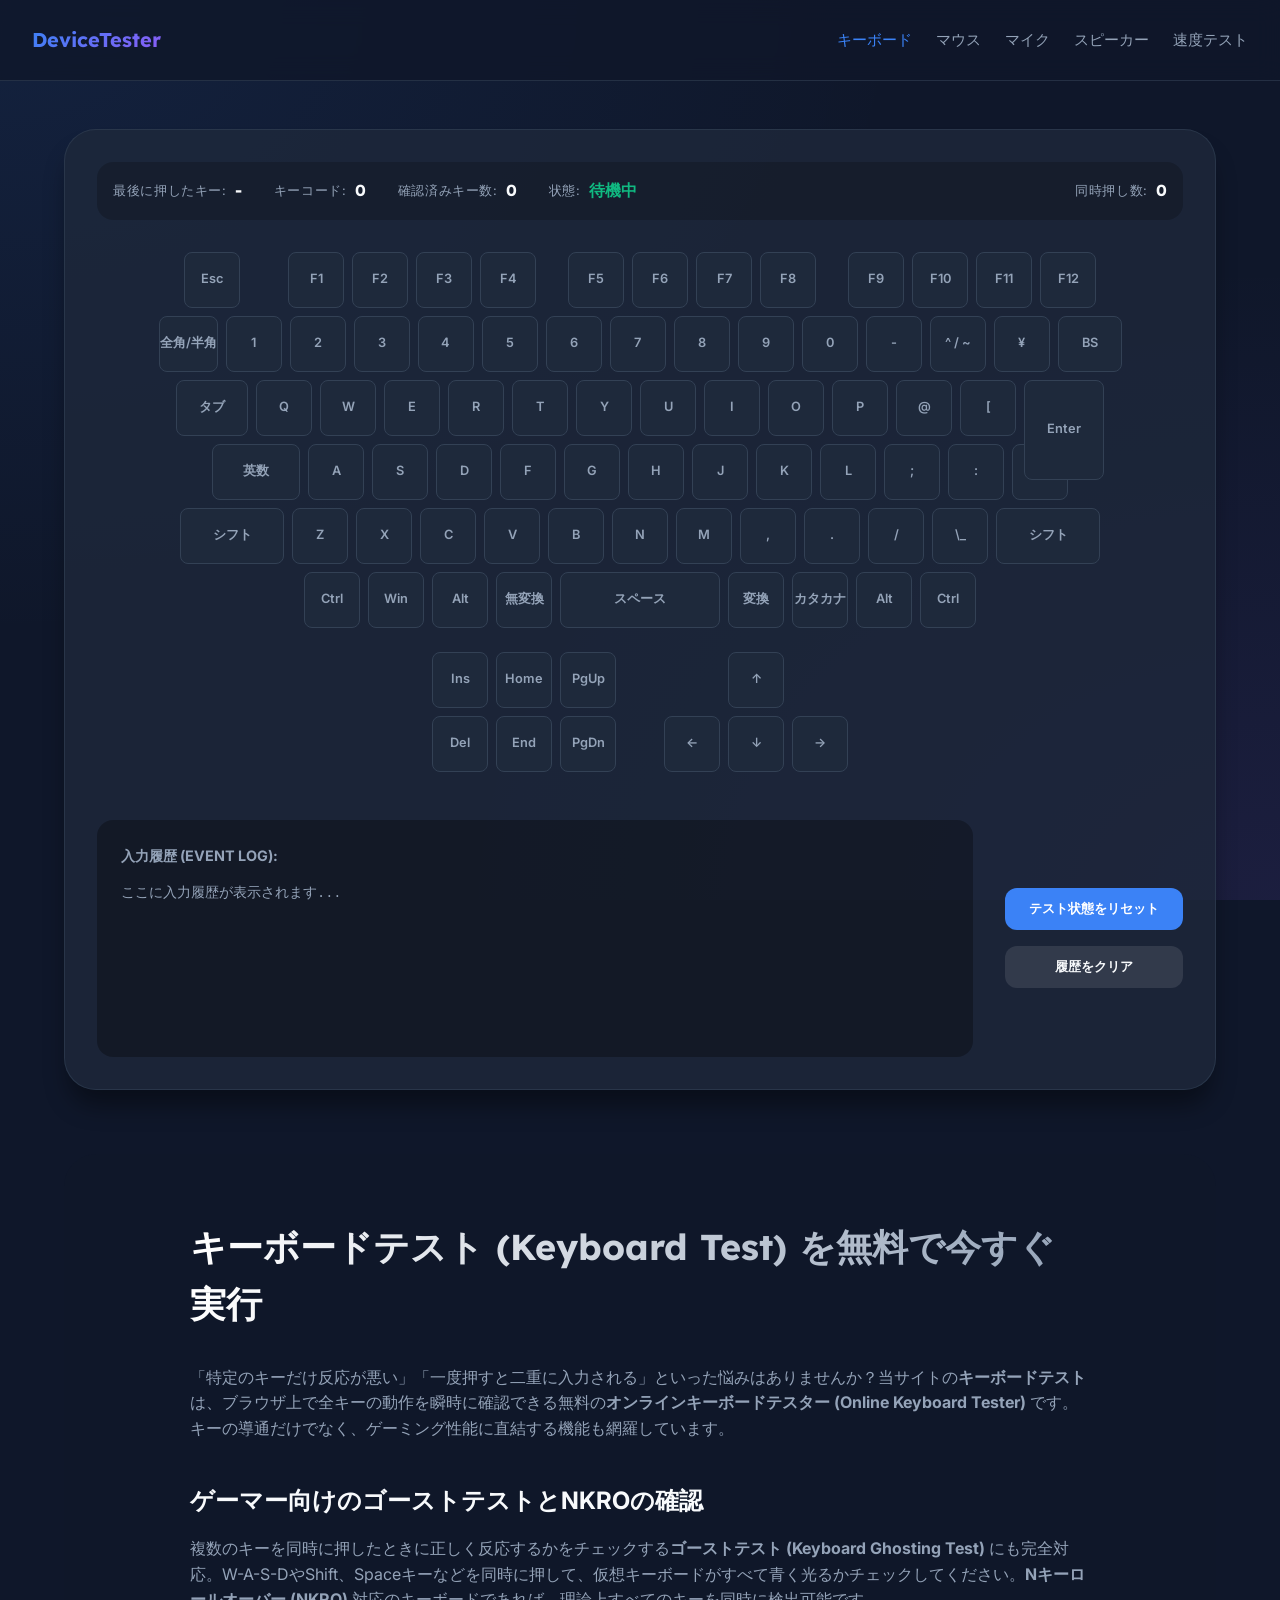
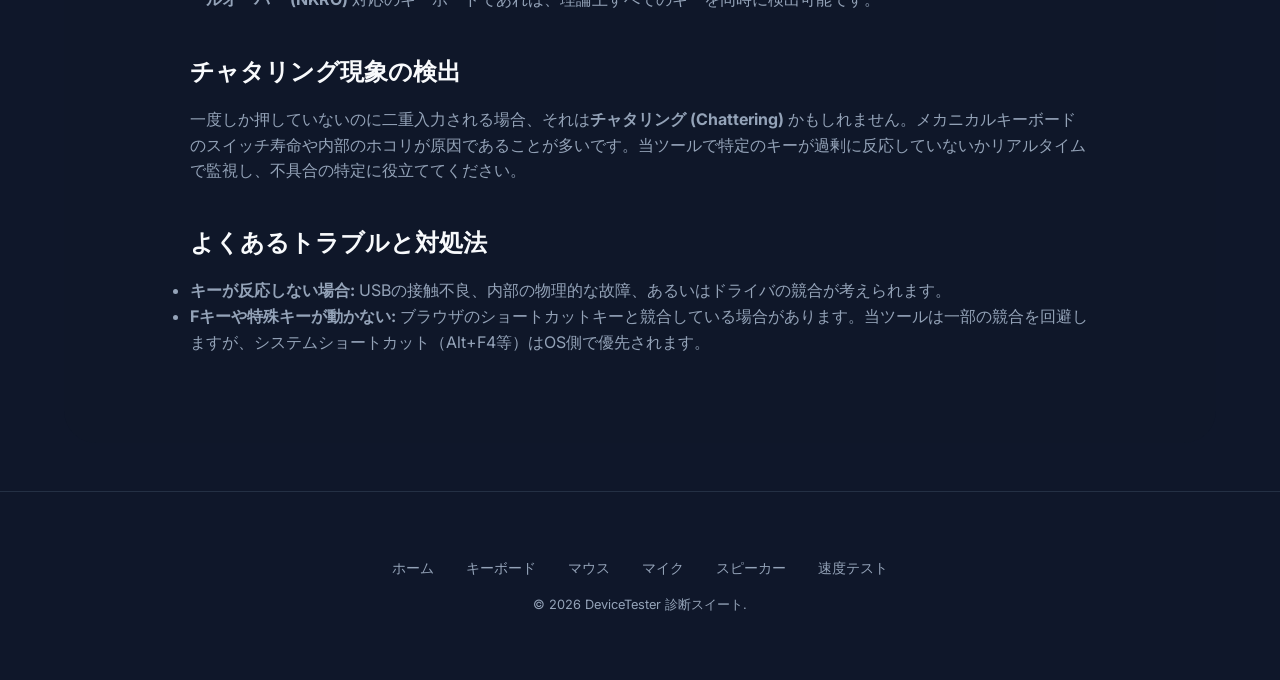
==== Pictures/tools/keyboardtest/keyboard-test.html @ 17d6a1f9 "Initial commit" ====
<!DOCTYPE html>
<html lang="ja">

<head>
  <meta charset="UTF-8">
  <meta name="viewport" content="width=device-width, initial-scale=1.0">
  <title>キーボードテスト (Keyboard Test) | オンラインで全キーの動作・ゴースト確認</title>
  <meta name="description"
    content="ブラウザで即座に使えるオンラインキーボードテスター (Online Keyboard Tester)。すべてのキー、同時押し（ゴーストテスト）、チャタリング、NKRO、入力遅延を視覚的に検出し、メカニカルキーボード等の正確な動作をチェック。">
  <link rel="stylesheet" href="styles.css">

  <!-- Open Graph -->
  <meta property="og:title" content="キーボードテスト | リアルタイム・ハードウェア診断">
  <meta property="og:description" content="キー入力を瞬時に可視化。ダウンロード不要でキーボードの不具合をチェック。">
  <meta property="og:type" content="website">

  <!-- Structured Data JSON-LD -->
  <script type="application/ld+json">
    {
      "@context": "https://schema.org",
      "@type": "SoftwareApplication",
      "name": "オンラインキーボードテスター",
      "operatingSystem": "Any",
      "applicationCategory": "HardwareDiagnostics",
      "offers": {
        "@type": "Offer",
        "price": "0",
        "priceCurrency": "JPY"
      },
      "description": "キーボードのキー入力を視覚的に確認するための無料オンラインツールです。"
    }
    </script>
</head>

<body>
  <header>
    <a href="index.html" class="brand">
      <span>DeviceTester</span>
    </a>
    <nav aria-label="メインナビゲーション">
      <a href="keyboard-test.html" class="active">キーボード</a>
      <a href="mouse-test.html">マウス</a>
      <a href="mic-test.html">マイク</a>
      <a href="speaker-test.html">スピーカー</a>
      <a href="speed-test.html">速度テスト</a>
    </nav>
  </header>

  <main>
    <section class="test-container" id="kb-test-area">
      <div class="status-bar">
        <div class="status-item">
          <span class="label">最後に押したキー:</span>
          <span class="value" id="last-key-name">-</span>
        </div>
        <div class="status-item">
          <span class="label">キーコード:</span>
          <span class="value" id="last-key-code">0</span>
        </div>
        <div class="status-item">
          <span class="label">確認済みキー数:</span>
          <span class="value" id="keys-count">0</span>
        </div>
        <div class="status-item">
          <span class="label">状態:</span>
          <span class="value" id="test-status" style="color: var(--accent);">待機中</span>
        </div>
        <div class="status-item ghost-indicator" style="margin-left: auto;">
          <span class="label">同時押し数:</span>
          <span class="value" id="active-keys-count">0</span>
        </div>
      </div>

      <!-- Modern Keyboard Visualizer (JIS Layout Labels) -->
      <div class="keyboard-layout" id="keyboard-visualizer">
        <!-- Row 1: Function keys -->
        <div class="kb-row">
          <div class="kb-key" data-key="Escape">Esc</div>
          <div style="width: 2rem;"></div>
          <div class="kb-key" data-key="F1">F1</div>
          <div class="kb-key" data-key="F2">F2</div>
          <div class="kb-key" data-key="F3">F3</div>
          <div class="kb-key" data-key="F4">F4</div>
          <div style="width: 1rem;"></div>
          <div class="kb-key" data-key="F5">F5</div>
          <div class="kb-key" data-key="F6">F6</div>
          <div class="kb-key" data-key="F7">F7</div>
          <div class="kb-key" data-key="F8">F8</div>
          <div style="width: 1rem;"></div>
          <div class="kb-key" data-key="F9">F9</div>
          <div class="kb-key" data-key="F10">F10</div>
          <div class="kb-key" data-key="F11">F11</div>
          <div class="kb-key" data-key="F12">F12</div>
        </div>

        <!-- Row 2 -->
        <div class="kb-row">
          <div class="kb-key" data-key="Backquote">全角/半角</div>
          <div class="kb-key" data-key="Digit1">1</div>
          <div class="kb-key" data-key="Digit2">2</div>
          <div class="kb-key" data-key="Digit3">3</div>
          <div class="kb-key" data-key="Digit4">4</div>
          <div class="kb-key" data-key="Digit5">5</div>
          <div class="kb-key" data-key="Digit6">6</div>
          <div class="kb-key" data-key="Digit7">7</div>
          <div class="kb-key" data-key="Digit8">8</div>
          <div class="kb-key" data-key="Digit9">9</div>
          <div class="kb-key" data-key="Digit0">0</div>
          <div class="kb-key" data-key="Minus">-</div>
          <div class="kb-key" data-key="Equal">^ / ~</div>
          <div class="kb-key" data-key="IntlYen">¥</div>
          <div class="kb-key" data-key="Backspace" style="min-width: 4rem;">BS</div>
        </div>

        <!-- Row 3 -->
        <div class="kb-row">
          <div class="kb-key" data-key="Tab" style="min-width: 4.5rem;">タブ</div>
          <div class="kb-key" data-key="KeyQ">Q</div>
          <div class="kb-key" data-key="KeyW">W</div>
          <div class="kb-key" data-key="KeyE">E</div>
          <div class="kb-key" data-key="KeyR">R</div>
          <div class="kb-key" data-key="KeyT">T</div>
          <div class="kb-key" data-key="KeyY">Y</div>
          <div class="kb-key" data-key="KeyU">U</div>
          <div class="kb-key" data-key="KeyI">I</div>
          <div class="kb-key" data-key="KeyO">O</div>
          <div class="kb-key" data-key="KeyP">P</div>
          <div class="kb-key" data-key="BracketLeft">@</div>
          <div class="kb-key" data-key="BracketRight">[</div>
          <div class="kb-key" data-key="Enter" style="min-width: 5rem; height: 100px; margin-bottom: -50px; position: relative; z-index: 10;">Enter</div>
        </div>

        <!-- Row 4 -->
        <div class="kb-row">
          <div class="kb-key" data-key="CapsLock" style="min-width: 5.5rem;">英数</div>
          <div class="kb-key" data-key="KeyA">A</div>
          <div class="kb-key" data-key="KeyS">S</div>
          <div class="kb-key" data-key="KeyD">D</div>
          <div class="kb-key" data-key="KeyF">F</div>
          <div class="kb-key" data-key="KeyG">G</div>
          <div class="kb-key" data-key="KeyH">H</div>
          <div class="kb-key" data-key="KeyJ">J</div>
          <div class="kb-key" data-key="KeyK">K</div>
          <div class="kb-key" data-key="KeyL">L</div>
          <div class="kb-key" data-key="Semicolon">;</div>
          <div class="kb-key" data-key="Quote">:</div>
          <div class="kb-key" data-key="Backslash">]</div>
        </div>

        <!-- Row 5 -->
        <div class="kb-row">
          <div class="kb-key" data-key="ShiftLeft" style="min-width: 6.5rem;">シフト</div>
          <div class="kb-key" data-key="KeyZ">Z</div>
          <div class="kb-key" data-key="KeyX">X</div>
          <div class="kb-key" data-key="KeyC">C</div>
          <div class="kb-key" data-key="KeyV">V</div>
          <div class="kb-key" data-key="KeyB">B</div>
          <div class="kb-key" data-key="KeyN">N</div>
          <div class="kb-key" data-key="KeyM">M</div>
          <div class="kb-key" data-key="Comma">,</div>
          <div class="kb-key" data-key="Period">.</div>
          <div class="kb-key" data-key="Slash">/</div>
          <div class="kb-key" data-key="IntlRo">\_</div>
          <div class="kb-key" data-key="ShiftRight" style="min-width: 6.5rem;">シフト</div>
        </div>

        <!-- Row 6: Modifier keys and Space -->
        <div class="kb-row">
          <div class="kb-key" data-key="ControlLeft">Ctrl</div>
          <div class="kb-key" data-key="MetaLeft">Win</div>
          <div class="kb-key" data-key="AltLeft">Alt</div>
          <div class="kb-key" data-key="NonConvert">無変換</div>
          <div class="kb-key" data-key="Space" style="min-width: 10rem;">スペース</div>
          <div class="kb-key" data-key="Convert">変換</div>
          <div class="kb-key" data-key="KanaMode">カタカナ</div>
          <div class="kb-key" data-key="AltRight">Alt</div>
          <div class="kb-key" data-key="ControlRight">Ctrl</div>
        </div>

        <!-- Navigation & Arrow Cluster -->
        <div class="kb-row" style="margin-top: 1rem;">
          <div class="kb-key" data-key="Insert">Ins</div>
          <div class="kb-key" data-key="Home">Home</div>
          <div class="kb-key" data-key="PageUp">PgUp</div>
          <div style="width: 2rem;"></div>
          <div style="width: 3.5rem;"></div>
          <div class="kb-key" data-key="ArrowUp">↑</div>
          <div style="width: 3.5rem;"></div>
        </div>
        <div class="kb-row">
          <div class="kb-key" data-key="Delete">Del</div>
          <div class="kb-key" data-key="End">End</div>
          <div class="kb-key" data-key="PageDown">PgDn</div>
          <div style="width: 2rem;"></div>
          <div class="kb-key" data-key="ArrowLeft">←</div>
          <div class="kb-key" data-key="ArrowDown">↓</div>
          <div class="kb-key" data-key="ArrowRight">→</div>
        </div>
      </div>
      <div style="margin-top: 3rem; display: flex; gap: 2rem; flex-wrap: wrap; justify-content: center;">
        <div class="history-container" style="flex: 1; min-width: 300px; background: rgba(0,0,0,0.3); border-radius: 1rem; padding: 1.5rem; text-align: left;">
          <h4 style="margin-bottom: 1rem; font-size: 0.9rem; color: var(--text-muted); text-transform: uppercase;">入力履歴 (Event Log):</h4>
          <div id="key-history" style="height: 150px; overflow-y: auto; font-family: monospace; font-size: 0.85rem; color: var(--accent);">
            <!-- History items will appear here -->
            <div style="color: var(--text-muted);">ここに入力履歴が表示されます...</div>
          </div>
        </div>
        <div style="display: flex; flex-direction: column; justify-content: center; gap: 1rem;">
          <button class="btn btn-primary" id="reset-keyboard">テスト状態をリセット</button>
          <button class="btn" id="clear-history" style="background: rgba(255,255,255,0.1); color: var(--text-main);">履歴をクリア</button>
        </div>
      </div>
    </section>

    <!-- SEO Content -->
    <article class="seo-section">
      <div class="seo-content">
        <h2>キーボードテスト (Keyboard Test) を無料で今すぐ実行</h2>
        <p>
          「特定のキーだけ反応が悪い」「一度押すと二重に入力される」といった悩みはありませんか？当サイトの<strong>キーボードテスト</strong>は、ブラウザ上で全キーの動作を瞬時に確認できる無料の<strong>オンラインキーボードテスター (Online Keyboard Tester)</strong> です。キーの導通だけでなく、ゲーミング性能に直結する機能も網羅しています。
        </p>

        <h3>ゲーマー向けのゴーストテストとNKROの確認</h3>
        <p>
          複数のキーを同時に押したときに正しく反応するかをチェックする<strong>ゴーストテスト (Keyboard Ghosting Test)</strong> にも完全対応。W-A-S-DやShift、Spaceキーなどを同時に押して、仮想キーボードがすべて青く光るかチェックしてください。<strong>Nキーロールオーバー (NKRO)</strong> 対応のキーボードであれば、理論上すべてのキーを同時に検出可能です。
        </p>
        
        <h3>チャタリング現象の検出</h3>
        <p>
          一度しか押していないのに二重入力される場合、それは<strong>チャタリング (Chattering)</strong> かもしれません。メカニカルキーボードのスイッチ寿命や内部のホコリが原因であることが多いです。当ツールで特定のキーが過剰に反応していないかリアルタイムで監視し、不具合の特定に役立ててください。
        </p>

        <h3>よくあるトラブルと対処法</h3>
        <ul>
          <li><strong>キーが反応しない場合:</strong> USBの接触不良、内部の物理的な故障、あるいはドライバの競合が考えられます。</li>
          <li><strong>Fキーや特殊キーが動かない:</strong> ブラウザのショートカットキーと競合している場合があります。当ツールは一部の競合を回避しますが、システムショートカット（Alt+F4等）はOS側で優先されます。</li>
        </ul>
      </div>
    </article>
  </main>

  <footer>
    <div class="footer-nav">
      <a href="index.html">ホーム</a>
      <a href="keyboard-test.html">キーボード</a>
      <a href="mouse-test.html">マウス</a>
      <a href="mic-test.html">マイク</a>
      <a href="speaker-test.html">スピーカー</a>
      <a href="speed-test.html">速度テスト</a>
    </div>
    <p style="text-align: center; margin-top: 1rem; color: var(--text-muted); font-size: 0.8rem;">&copy; 2026 DeviceTester 診断スイート.</p>
  </footer>

  <script src="keyboard-script.js"></script>
</body>

</html>
---- Pictures/tools/keyboardtest/styles.css ----
@import url('https://fonts.googleapis.com/css2?family=Inter:wght@400;500;600;700&family=Lexend:wght@400;500;600;700&display=swap');

:root {
  --primary: #3b82f6;
  --primary-glow: rgba(59, 130, 246, 0.4);
  --secondary: #8b5cf6;
  --accent: #10b981;
  --danger: #ef4444;
  --warning: #f59e0b;
  
  --bg-color: #0f172a;
  --card-bg: rgba(30, 41, 59, 0.8);
  --card-border: rgba(51, 65, 85, 0.6);
  --text-main: #f8fafc;
  --text-muted: #94a3b8;
  
  --glass-blur: blur(12px);
  --shadow-lg: 0 20px 25px -5px rgba(0, 0, 0, 0.4);
}

* {
  box-sizing: border-box;
  margin: 0;
  padding: 0;
}

body {
  font-family: 'Inter', "Noto Sans JP", "Hiragino Kaku Gothic ProN", "Meiryo", sans-serif;
  background-color: var(--bg-color);
  background-image: 
    radial-gradient(at 0% 0%, rgba(59, 130, 246, 0.1) 0px, transparent 50%),
    radial-gradient(at 100% 100%, rgba(139, 92, 246, 0.1) 0px, transparent 50%);
  background-attachment: fixed;
  color: var(--text-main);
  line-height: 1.6;
  min-height: 100vh;
  display: flex;
  flex-direction: column;
}

header {
  padding: 1.5rem 2rem;
  background: rgba(15, 23, 42, 0.8);
  backdrop-filter: var(--glass-blur);
  border-bottom: 1px solid var(--card-border);
  display: flex;
  justify-content: space-between;
  align-items: center;
  position: sticky;
  top: 0;
  z-index: 1000;
}

.brand {
  display: flex;
  align-items: center;
  gap: 0.75rem;
  text-decoration: none;
  font-family: 'Lexend', sans-serif;
  font-weight: 700;
  font-size: 1.25rem;
  color: var(--text-main);
}

.brand span {
  background: linear-gradient(135deg, var(--primary), var(--secondary));
  -webkit-background-clip: text;
  background-clip: text;
  -webkit-text-fill-color: transparent;
}

nav {
  display: flex;
  gap: 1.5rem;
}

nav a {
  text-decoration: none;
  color: var(--text-muted);
  font-weight: 500;
  transition: all 0.2s;
  font-size: 0.95rem;
}

nav a:hover, nav a.active {
  color: var(--primary);
}

main {
  flex: 1;
  max-width: 1200px;
  margin: 0 auto;
  padding: 3rem 1.5rem;
  width: 100%;
}

.hero {
  text-align: center;
  margin-bottom: 4rem;
}

.hero h1 {
  font-family: 'Lexend', sans-serif;
  font-size: 3rem;
  margin-bottom: 1rem;
  letter-spacing: -0.02em;
}

.hero p {
  font-size: 1.25rem;
  color: var(--text-muted);
  max-width: 800px;
  margin: 0 auto;
}

/* Tool Card Styles */
.tool-grid {
  display: grid;
  grid-template-columns: repeat(auto-fit, minmax(280px, 1fr));
  gap: 2rem;
  margin-bottom: 5rem;
}

.tool-card {
  background: var(--card-bg);
  border: 1px solid var(--card-border);
  border-radius: 1.5rem;
  padding: 2.5rem;
  text-align: center;
  transition: all 0.3s cubic-bezier(0.4, 0, 0.2, 1);
  text-decoration: none;
  color: inherit;
  display: flex;
  flex-direction: column;
  gap: 1.5rem;
}

.tool-card:hover {
  transform: translateY(-8px);
  border-color: var(--primary);
  box-shadow: 0 0 30px var(--primary-glow);
}

.tool-icon {
  font-size: 3rem;
  background: linear-gradient(135deg, var(--primary), var(--secondary));
  -webkit-background-clip: text;
  background-clip: text;
  -webkit-text-fill-color: transparent;
}

.tool-card h3 {
  font-size: 1.5rem;
  font-family: 'Lexend', sans-serif;
}

.tool-card p {
  color: var(--text-muted);
  font-size: 0.95rem;
}

.btn {
  display: inline-block;
  padding: 0.75rem 1.5rem;
  border-radius: 0.75rem;
  font-weight: 600;
  text-decoration: none;
  transition: all 0.2s;
  cursor: pointer;
  border: none;
}

.btn-primary {
  background: var(--primary);
  color: white;
}

.btn-primary:hover {
  background: #2563eb;
  box-shadow: 0 0 15px var(--primary-glow);
}

/* Diagnostic UI Elements */
.test-container {
  background: var(--card-bg);
  border: 1px solid var(--card-border);
  border-radius: 2rem;
  padding: 2rem;
  margin-bottom: 3rem;
  box-shadow: var(--shadow-lg);
}

.status-bar {
  display: flex;
  gap: 2rem;
  margin-bottom: 2rem;
  padding: 1rem;
  background: rgba(0, 0, 0, 0.2);
  border-radius: 1rem;
}

.status-item {
  display: flex;
  align-items: center;
  gap: 0.5rem;
}

.status-item .label {
  color: var(--text-muted);
  font-size: 0.8rem;
  text-transform: uppercase;
  letter-spacing: 0.05em;
}

.status-item .value {
  font-weight: 700;
  font-family: 'Lexend', sans-serif;
}

/* Speed Test Specific */
.speed-gauge-container {
  display: flex;
  flex-direction: column;
  items-center: center;
  justify-content: center;
  position: relative;
  width: 100%;
  max-width: 400px;
  margin: 0 auto;
}

.speed-gauge {
  width: 100%;
  padding-bottom: 100%;
  border-radius: 50%;
  background: conic-gradient(from 180deg, #1e293b 0%, var(--primary) var(--percentage, 0%), #1e293b var(--percentage, 0%));
  position: relative;
  transition: --percentage 0.5s ease;
}

.speed-gauge::after {
  content: "";
  position: absolute;
  top: 10%;
  left: 10%;
  right: 10%;
  bottom: 10%;
  background: var(--bg-color);
  border-radius: 50%;
}

.speed-val-display {
  position: absolute;
  top: 50%;
  left: 50%;
  transform: translate(-50%, -50%);
  text-align: center;
  z-index: 10;
}

.speed-val-display .unit {
  font-size: 1.25rem;
  color: var(--text-muted);
  display: block;
}

.speed-val-display .number {
  font-size: 4rem;
  font-weight: 800;
  font-family: 'Lexend', sans-serif;
  color: var(--text-main);
  line-height: 1;
}

.speed-results-grid {
  display: grid;
  grid-template-columns: repeat(3, 1fr);
  gap: 1.5rem;
  margin-top: 3rem;
  width: 100%;
}

.speed-result-card {
  background: rgba(0,0,0,0.2);
  padding: 1.5rem;
  border-radius: 1rem;
  text-align: center;
  border: 1px solid var(--card-border);
}

.speed-result-card .label {
  font-size: 0.75rem;
  color: var(--text-muted);
  text-transform: uppercase;
  margin-bottom: 0.5rem;
  display: block;
}

.speed-result-card .value {
  font-size: 1.5rem;
  font-weight: 700;
  font-family: 'Lexend', sans-serif;
}

.speed-result-card.active {
  border-color: var(--primary);
  box-shadow: 0 0 15px var(--primary-glow);
}

@property --percentage {
  syntax: '<percentage>';
  inherits: false;
  initial-value: 0%;
}

/* Keyboard Specific */
.keyboard-layout {
  display: flex;
  flex-direction: column;
  gap: 0.5rem;
  user-select: none;
}

.kb-row {
  display: flex;
  gap: 0.5rem;
  justify-content: center;
}

.kb-key {
  min-width: 3.5rem;
  height: 3.5rem;
  background: #1e293b;
  border-radius: 0.5rem;
  display: flex;
  align-items: center;
  justify-content: center;
  font-size: 0.8rem;
  font-weight: 600;
  border: 1px solid #334155;
  color: var(--text-muted);
  transition: all 0.1s;
}

.kb-key.active {
  background: var(--primary);
  color: white;
  transform: scale(0.95);
  box-shadow: 0 0 15px var(--primary-glow);
}

.kb-key.pressed {
  color: var(--accent);
  border-color: var(--accent);
}

/* SEO Sections */
.seo-section {
  background: rgba(15, 23, 42, 0.4);
  border-radius: 2rem;
  padding: 4rem 2rem;
  margin-top: 4rem;
}

.seo-content {
  max-width: 900px;
  margin: 0 auto;
}

.seo-content h2 {
  font-size: 2.25rem;
  margin-bottom: 2rem;
  font-family: 'Lexend', sans-serif;
  background: linear-gradient(to right, #fff, var(--text-muted));
  -webkit-background-clip: text;
  background-clip: text;
  -webkit-text-fill-color: transparent;
}

.seo-content p, .seo-content ul {
  margin-bottom: 1.5rem;
  color: var(--text-muted);
}

.seo-content h3 {
  margin: 2.5rem 0 1rem;
  font-size: 1.5rem;
  color: var(--text-main);
}

.faq-grid {
  display: grid;
  grid-template-columns: repeat(auto-fit, minmax(300px, 1fr));
  gap: 2rem;
  margin-top: 3rem;
}

.faq-item h4 {
  color: var(--primary);
  margin-bottom: 0.5rem;
}

footer {
  padding: 4rem 2rem;
  border-top: 1px solid var(--card-border);
  background: var(--bg-color);
  margin-top: auto;
}

.footer-nav {
  display: flex;
  justify-content: center;
  gap: 2rem;
  flex-wrap: wrap;
}

.footer-nav a {
  color: var(--text-muted);
  text-decoration: none;
  font-size: 0.9rem;
}

@media (max-width: 768px) {
  .hero h1 { font-size: 2.25rem; }
  .kb-key { min-width: 2.5rem; height: 2.5rem; font-size: 0.7rem; }
}
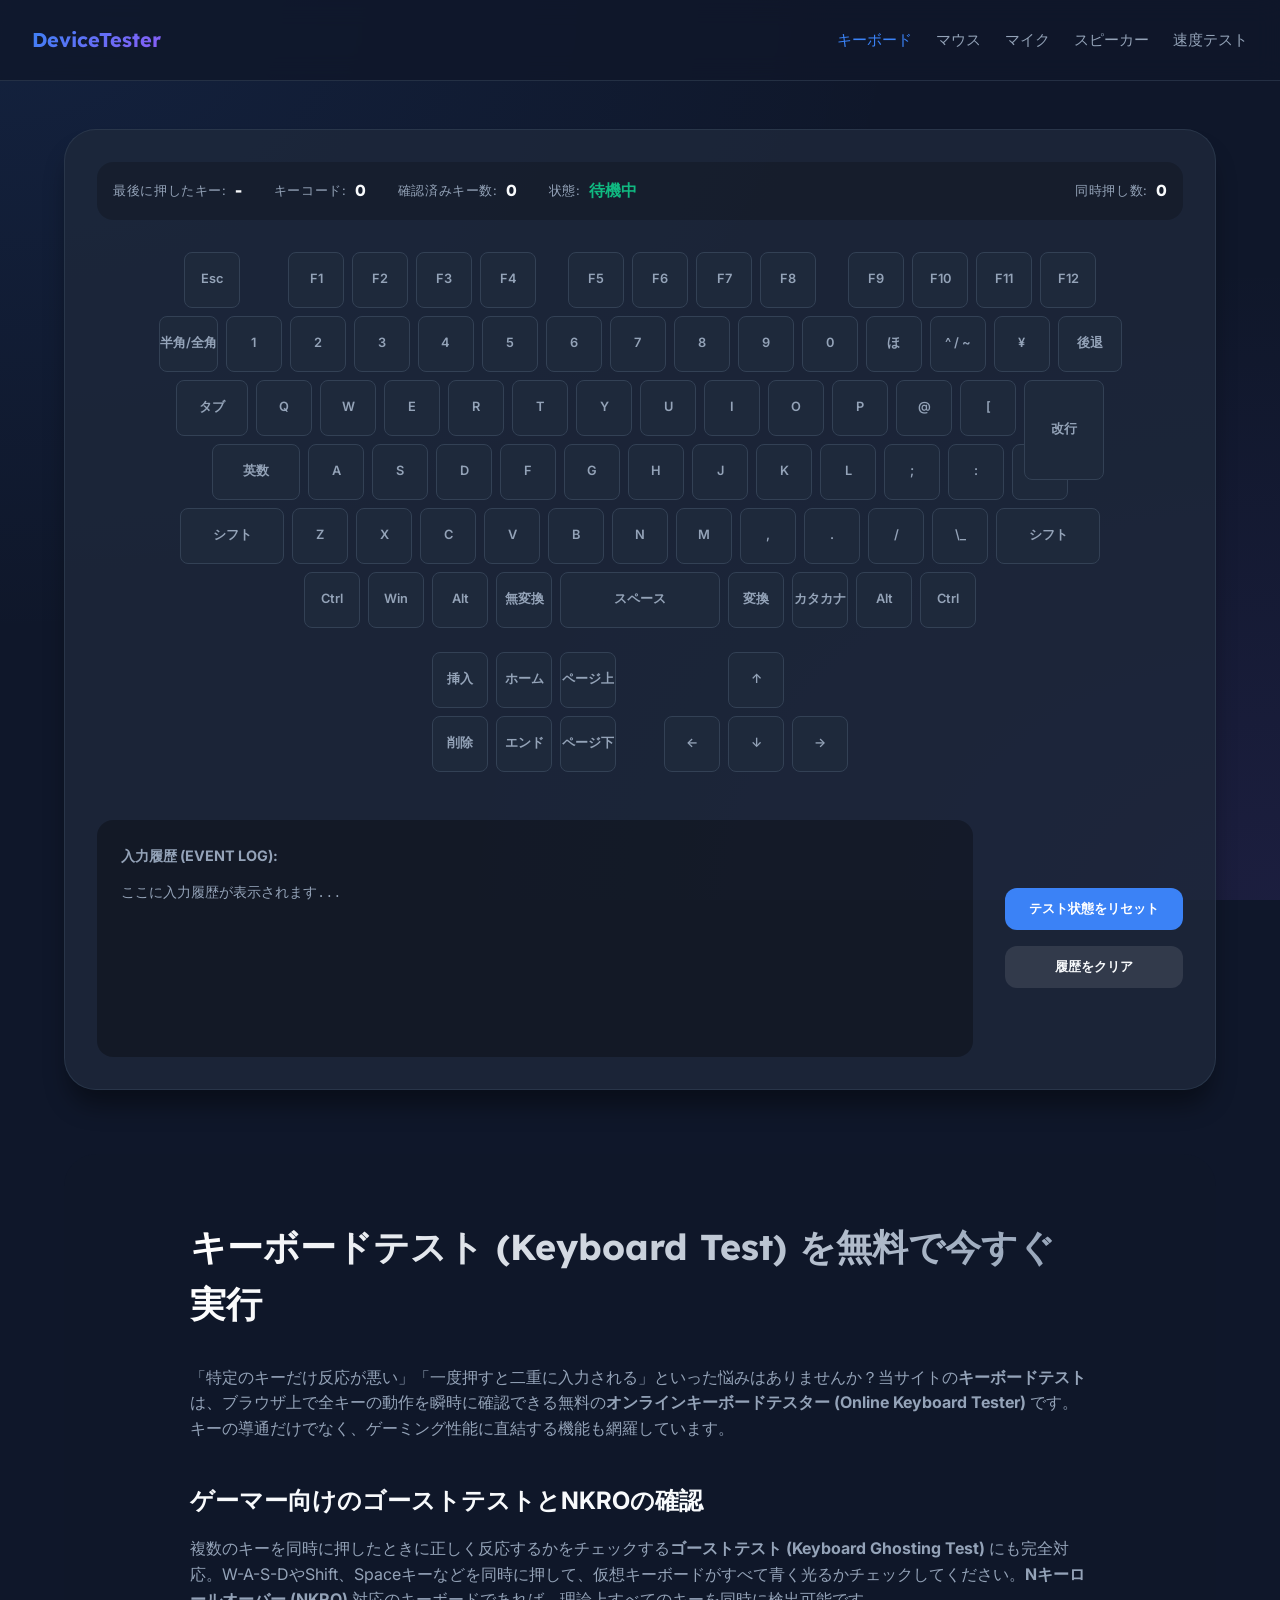
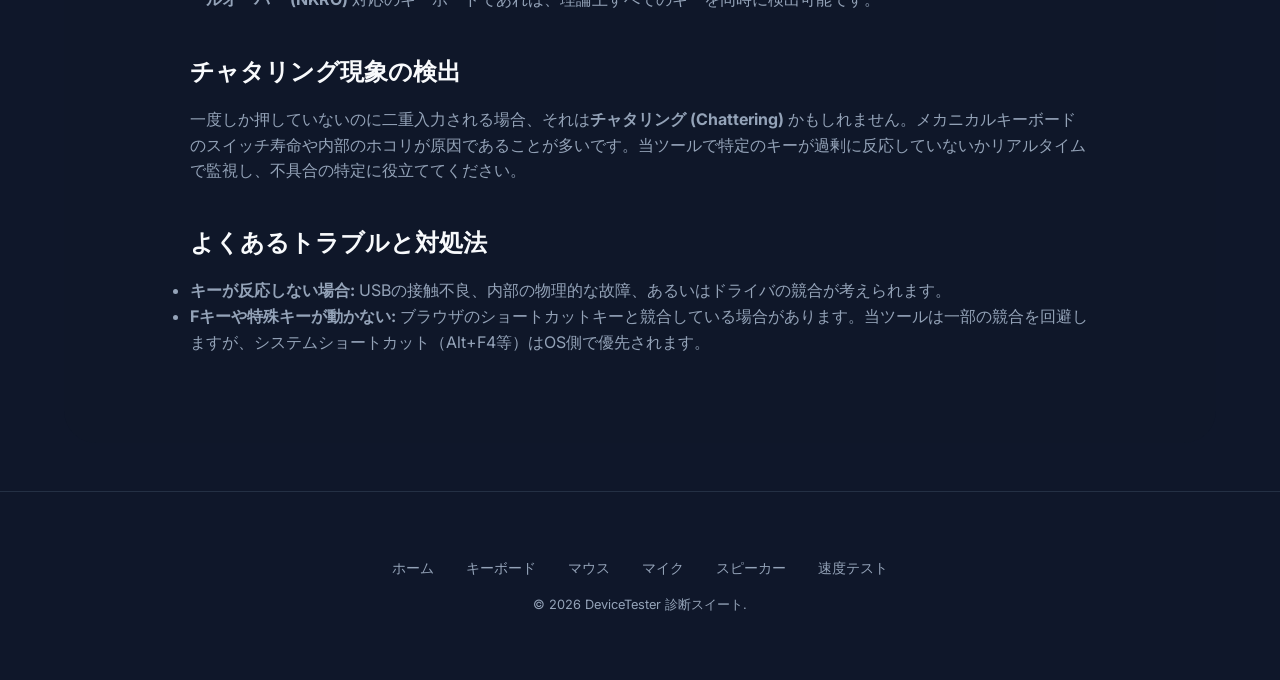
==== commit 207a0cf8: "Initial commit" ====
--- a/Pictures/tools/keyboardtest/keyboard-test.html
+++ b/Pictures/tools/keyboardtest/keyboard-test.html
@@ -95,7 +95,7 @@
 
         <!-- Row 2 -->
         <div class="kb-row">
-          <div class="kb-key" data-key="Backquote">全角/半角</div>
+          <div class="kb-key" data-key="Backquote">半角/全角</div>
           <div class="kb-key" data-key="Digit1">1</div>
           <div class="kb-key" data-key="Digit2">2</div>
           <div class="kb-key" data-key="Digit3">3</div>
@@ -106,10 +106,10 @@
           <div class="kb-key" data-key="Digit8">8</div>
           <div class="kb-key" data-key="Digit9">9</div>
           <div class="kb-key" data-key="Digit0">0</div>
-          <div class="kb-key" data-key="Minus">-</div>
+          <div class="kb-key" data-key="Minus">ほ</div>
           <div class="kb-key" data-key="Equal">^ / ~</div>
           <div class="kb-key" data-key="IntlYen">¥</div>
-          <div class="kb-key" data-key="Backspace" style="min-width: 4rem;">BS</div>
+          <div class="kb-key" data-key="Backspace" style="min-width: 4rem;">後退</div>
         </div>
 
         <!-- Row 3 -->
@@ -127,7 +127,7 @@
           <div class="kb-key" data-key="KeyP">P</div>
           <div class="kb-key" data-key="BracketLeft">@</div>
           <div class="kb-key" data-key="BracketRight">[</div>
-          <div class="kb-key" data-key="Enter" style="min-width: 5rem; height: 100px; margin-bottom: -50px; position: relative; z-index: 10;">Enter</div>
+          <div class="kb-key" data-key="Enter" style="min-width: 5rem; height: 100px; margin-bottom: -50px; position: relative; z-index: 10;">改行</div>
         </div>
 
         <!-- Row 4 -->
@@ -179,18 +179,18 @@
 
         <!-- Navigation & Arrow Cluster -->
         <div class="kb-row" style="margin-top: 1rem;">
-          <div class="kb-key" data-key="Insert">Ins</div>
-          <div class="kb-key" data-key="Home">Home</div>
-          <div class="kb-key" data-key="PageUp">PgUp</div>
+          <div class="kb-key" data-key="Insert">挿入</div>
+          <div class="kb-key" data-key="Home">ホーム</div>
+          <div class="kb-key" data-key="PageUp">ページ上</div>
           <div style="width: 2rem;"></div>
           <div style="width: 3.5rem;"></div>
           <div class="kb-key" data-key="ArrowUp">↑</div>
           <div style="width: 3.5rem;"></div>
         </div>
         <div class="kb-row">
-          <div class="kb-key" data-key="Delete">Del</div>
-          <div class="kb-key" data-key="End">End</div>
-          <div class="kb-key" data-key="PageDown">PgDn</div>
+          <div class="kb-key" data-key="Delete">削除</div>
+          <div class="kb-key" data-key="End">エンド</div>
+          <div class="kb-key" data-key="PageDown">ページ下</div>
           <div style="width: 2rem;"></div>
           <div class="kb-key" data-key="ArrowLeft">←</div>
           <div class="kb-key" data-key="ArrowDown">↓</div>
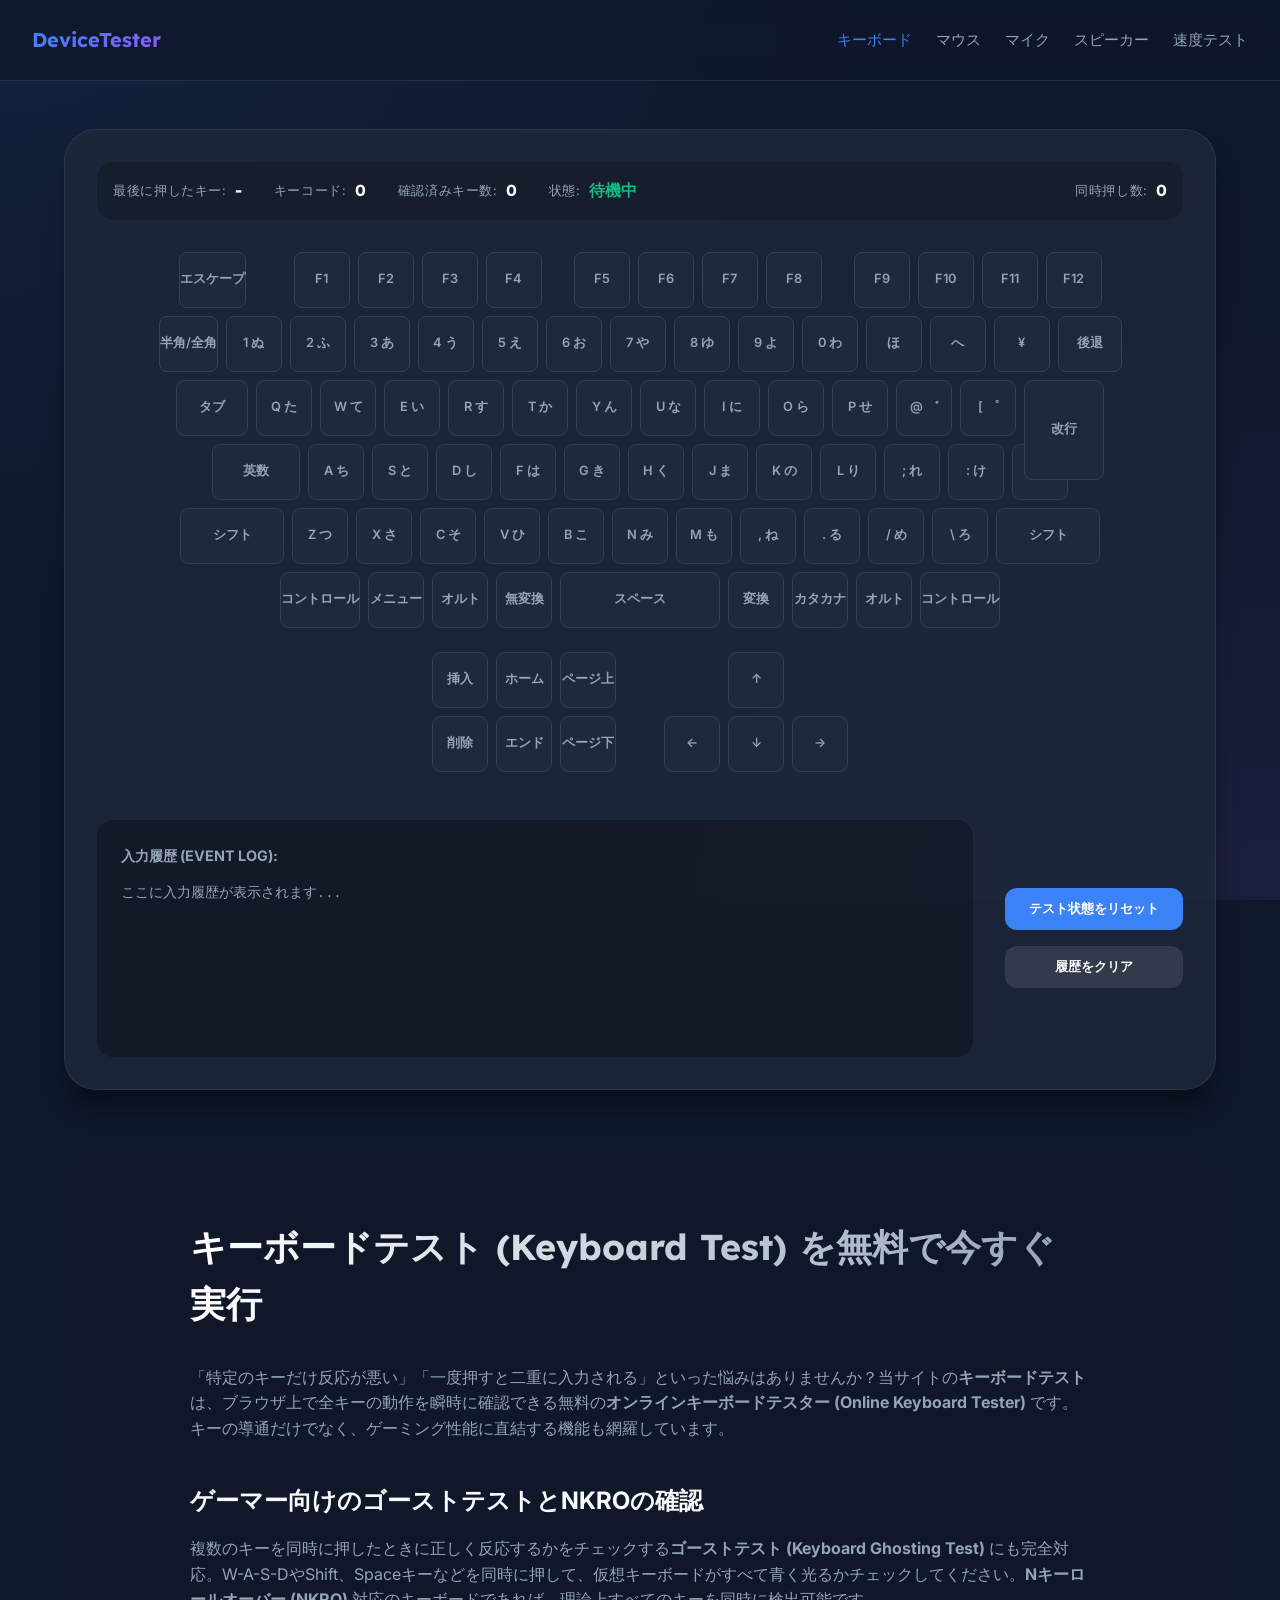
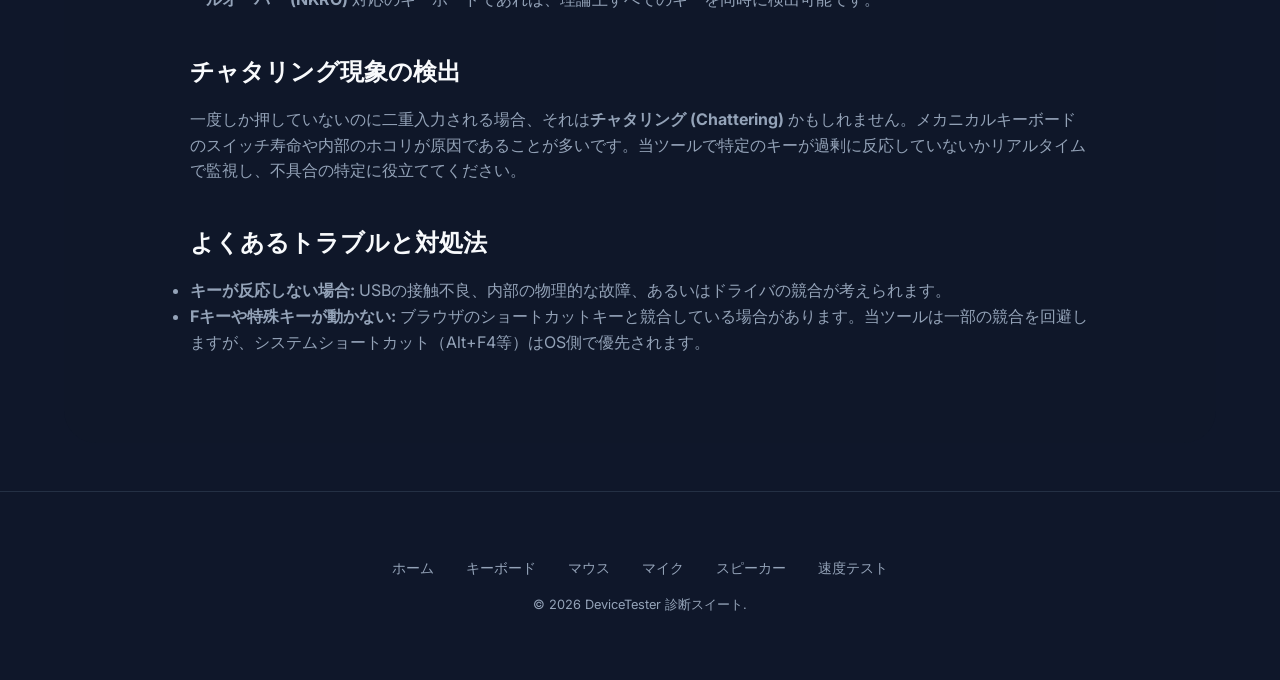
==== commit ff5c323e: "Initial commit" ====
--- a/Pictures/tools/keyboardtest/keyboard-test.html
+++ b/Pictures/tools/keyboardtest/keyboard-test.html
@@ -75,7 +75,7 @@
       <div class="keyboard-layout" id="keyboard-visualizer">
         <!-- Row 1: Function keys -->
         <div class="kb-row">
-          <div class="kb-key" data-key="Escape">Esc</div>
+          <div class="kb-key" data-key="Escape">エスケープ</div>
           <div style="width: 2rem;"></div>
           <div class="kb-key" data-key="F1">F1</div>
           <div class="kb-key" data-key="F2">F2</div>
@@ -96,18 +96,18 @@
         <!-- Row 2 -->
         <div class="kb-row">
           <div class="kb-key" data-key="Backquote">半角/全角</div>
-          <div class="kb-key" data-key="Digit1">1</div>
-          <div class="kb-key" data-key="Digit2">2</div>
-          <div class="kb-key" data-key="Digit3">3</div>
-          <div class="kb-key" data-key="Digit4">4</div>
-          <div class="kb-key" data-key="Digit5">5</div>
-          <div class="kb-key" data-key="Digit6">6</div>
-          <div class="kb-key" data-key="Digit7">7</div>
-          <div class="kb-key" data-key="Digit8">8</div>
-          <div class="kb-key" data-key="Digit9">9</div>
-          <div class="kb-key" data-key="Digit0">0</div>
+          <div class="kb-key" data-key="Digit1">1 ぬ</div>
+          <div class="kb-key" data-key="Digit2">2 ふ</div>
+          <div class="kb-key" data-key="Digit3">3 あ</div>
+          <div class="kb-key" data-key="Digit4">4 う</div>
+          <div class="kb-key" data-key="Digit5">5 え</div>
+          <div class="kb-key" data-key="Digit6">6 お</div>
+          <div class="kb-key" data-key="Digit7">7 や</div>
+          <div class="kb-key" data-key="Digit8">8 ゆ</div>
+          <div class="kb-key" data-key="Digit9">9 よ</div>
+          <div class="kb-key" data-key="Digit0">0 わ</div>
           <div class="kb-key" data-key="Minus">ほ</div>
-          <div class="kb-key" data-key="Equal">^ / ~</div>
+          <div class="kb-key" data-key="Equal">へ</div>
           <div class="kb-key" data-key="IntlYen">¥</div>
           <div class="kb-key" data-key="Backspace" style="min-width: 4rem;">後退</div>
         </div>
@@ -115,66 +115,66 @@
         <!-- Row 3 -->
         <div class="kb-row">
           <div class="kb-key" data-key="Tab" style="min-width: 4.5rem;">タブ</div>
-          <div class="kb-key" data-key="KeyQ">Q</div>
-          <div class="kb-key" data-key="KeyW">W</div>
-          <div class="kb-key" data-key="KeyE">E</div>
-          <div class="kb-key" data-key="KeyR">R</div>
-          <div class="kb-key" data-key="KeyT">T</div>
-          <div class="kb-key" data-key="KeyY">Y</div>
-          <div class="kb-key" data-key="KeyU">U</div>
-          <div class="kb-key" data-key="KeyI">I</div>
-          <div class="kb-key" data-key="KeyO">O</div>
-          <div class="kb-key" data-key="KeyP">P</div>
-          <div class="kb-key" data-key="BracketLeft">@</div>
-          <div class="kb-key" data-key="BracketRight">[</div>
+          <div class="kb-key" data-key="KeyQ">Q た</div>
+          <div class="kb-key" data-key="KeyW">W て</div>
+          <div class="kb-key" data-key="KeyE">E い</div>
+          <div class="kb-key" data-key="KeyR">R す</div>
+          <div class="kb-key" data-key="KeyT">T か</div>
+          <div class="kb-key" data-key="KeyY">Y ん</div>
+          <div class="kb-key" data-key="KeyU">U な</div>
+          <div class="kb-key" data-key="KeyI">I に</div>
+          <div class="kb-key" data-key="KeyO">O ら</div>
+          <div class="kb-key" data-key="KeyP">P せ</div>
+          <div class="kb-key" data-key="BracketLeft">@ ゛</div>
+          <div class="kb-key" data-key="BracketRight">[ ゜</div>
           <div class="kb-key" data-key="Enter" style="min-width: 5rem; height: 100px; margin-bottom: -50px; position: relative; z-index: 10;">改行</div>
         </div>
 
         <!-- Row 4 -->
         <div class="kb-row">
           <div class="kb-key" data-key="CapsLock" style="min-width: 5.5rem;">英数</div>
-          <div class="kb-key" data-key="KeyA">A</div>
-          <div class="kb-key" data-key="KeyS">S</div>
-          <div class="kb-key" data-key="KeyD">D</div>
-          <div class="kb-key" data-key="KeyF">F</div>
-          <div class="kb-key" data-key="KeyG">G</div>
-          <div class="kb-key" data-key="KeyH">H</div>
-          <div class="kb-key" data-key="KeyJ">J</div>
-          <div class="kb-key" data-key="KeyK">K</div>
-          <div class="kb-key" data-key="KeyL">L</div>
-          <div class="kb-key" data-key="Semicolon">;</div>
-          <div class="kb-key" data-key="Quote">:</div>
-          <div class="kb-key" data-key="Backslash">]</div>
+          <div class="kb-key" data-key="KeyA">A ち</div>
+          <div class="kb-key" data-key="KeyS">S と</div>
+          <div class="kb-key" data-key="KeyD">D し</div>
+          <div class="kb-key" data-key="KeyF">F は</div>
+          <div class="kb-key" data-key="KeyG">G き</div>
+          <div class="kb-key" data-key="KeyH">H く</div>
+          <div class="kb-key" data-key="KeyJ">J ま</div>
+          <div class="kb-key" data-key="KeyK">K の</div>
+          <div class="kb-key" data-key="KeyL">L り</div>
+          <div class="kb-key" data-key="Semicolon">; れ</div>
+          <div class="kb-key" data-key="Quote">: け</div>
+          <div class="kb-key" data-key="Backslash">] む</div>
         </div>
 
         <!-- Row 5 -->
         <div class="kb-row">
           <div class="kb-key" data-key="ShiftLeft" style="min-width: 6.5rem;">シフト</div>
-          <div class="kb-key" data-key="KeyZ">Z</div>
-          <div class="kb-key" data-key="KeyX">X</div>
-          <div class="kb-key" data-key="KeyC">C</div>
-          <div class="kb-key" data-key="KeyV">V</div>
-          <div class="kb-key" data-key="KeyB">B</div>
-          <div class="kb-key" data-key="KeyN">N</div>
-          <div class="kb-key" data-key="KeyM">M</div>
-          <div class="kb-key" data-key="Comma">,</div>
-          <div class="kb-key" data-key="Period">.</div>
-          <div class="kb-key" data-key="Slash">/</div>
-          <div class="kb-key" data-key="IntlRo">\_</div>
+          <div class="kb-key" data-key="KeyZ">Z つ</div>
+          <div class="kb-key" data-key="KeyX">X さ</div>
+          <div class="kb-key" data-key="KeyC">C そ</div>
+          <div class="kb-key" data-key="KeyV">V ひ</div>
+          <div class="kb-key" data-key="KeyB">B こ</div>
+          <div class="kb-key" data-key="KeyN">N み</div>
+          <div class="kb-key" data-key="KeyM">M も</div>
+          <div class="kb-key" data-key="Comma">, ね</div>
+          <div class="kb-key" data-key="Period">. る</div>
+          <div class="kb-key" data-key="Slash">/ め</div>
+          <div class="kb-key" data-key="IntlRo">\ ろ</div>
           <div class="kb-key" data-key="ShiftRight" style="min-width: 6.5rem;">シフト</div>
         </div>
 
         <!-- Row 6: Modifier keys and Space -->
         <div class="kb-row">
-          <div class="kb-key" data-key="ControlLeft">Ctrl</div>
-          <div class="kb-key" data-key="MetaLeft">Win</div>
-          <div class="kb-key" data-key="AltLeft">Alt</div>
+          <div class="kb-key" data-key="ControlLeft">コントロール</div>
+          <div class="kb-key" data-key="MetaLeft">メニュー</div>
+          <div class="kb-key" data-key="AltLeft">オルト</div>
           <div class="kb-key" data-key="NonConvert">無変換</div>
           <div class="kb-key" data-key="Space" style="min-width: 10rem;">スペース</div>
           <div class="kb-key" data-key="Convert">変換</div>
           <div class="kb-key" data-key="KanaMode">カタカナ</div>
-          <div class="kb-key" data-key="AltRight">Alt</div>
-          <div class="kb-key" data-key="ControlRight">Ctrl</div>
+          <div class="kb-key" data-key="AltRight">オルト</div>
+          <div class="kb-key" data-key="ControlRight">コントロール</div>
         </div>
 
         <!-- Navigation & Arrow Cluster -->
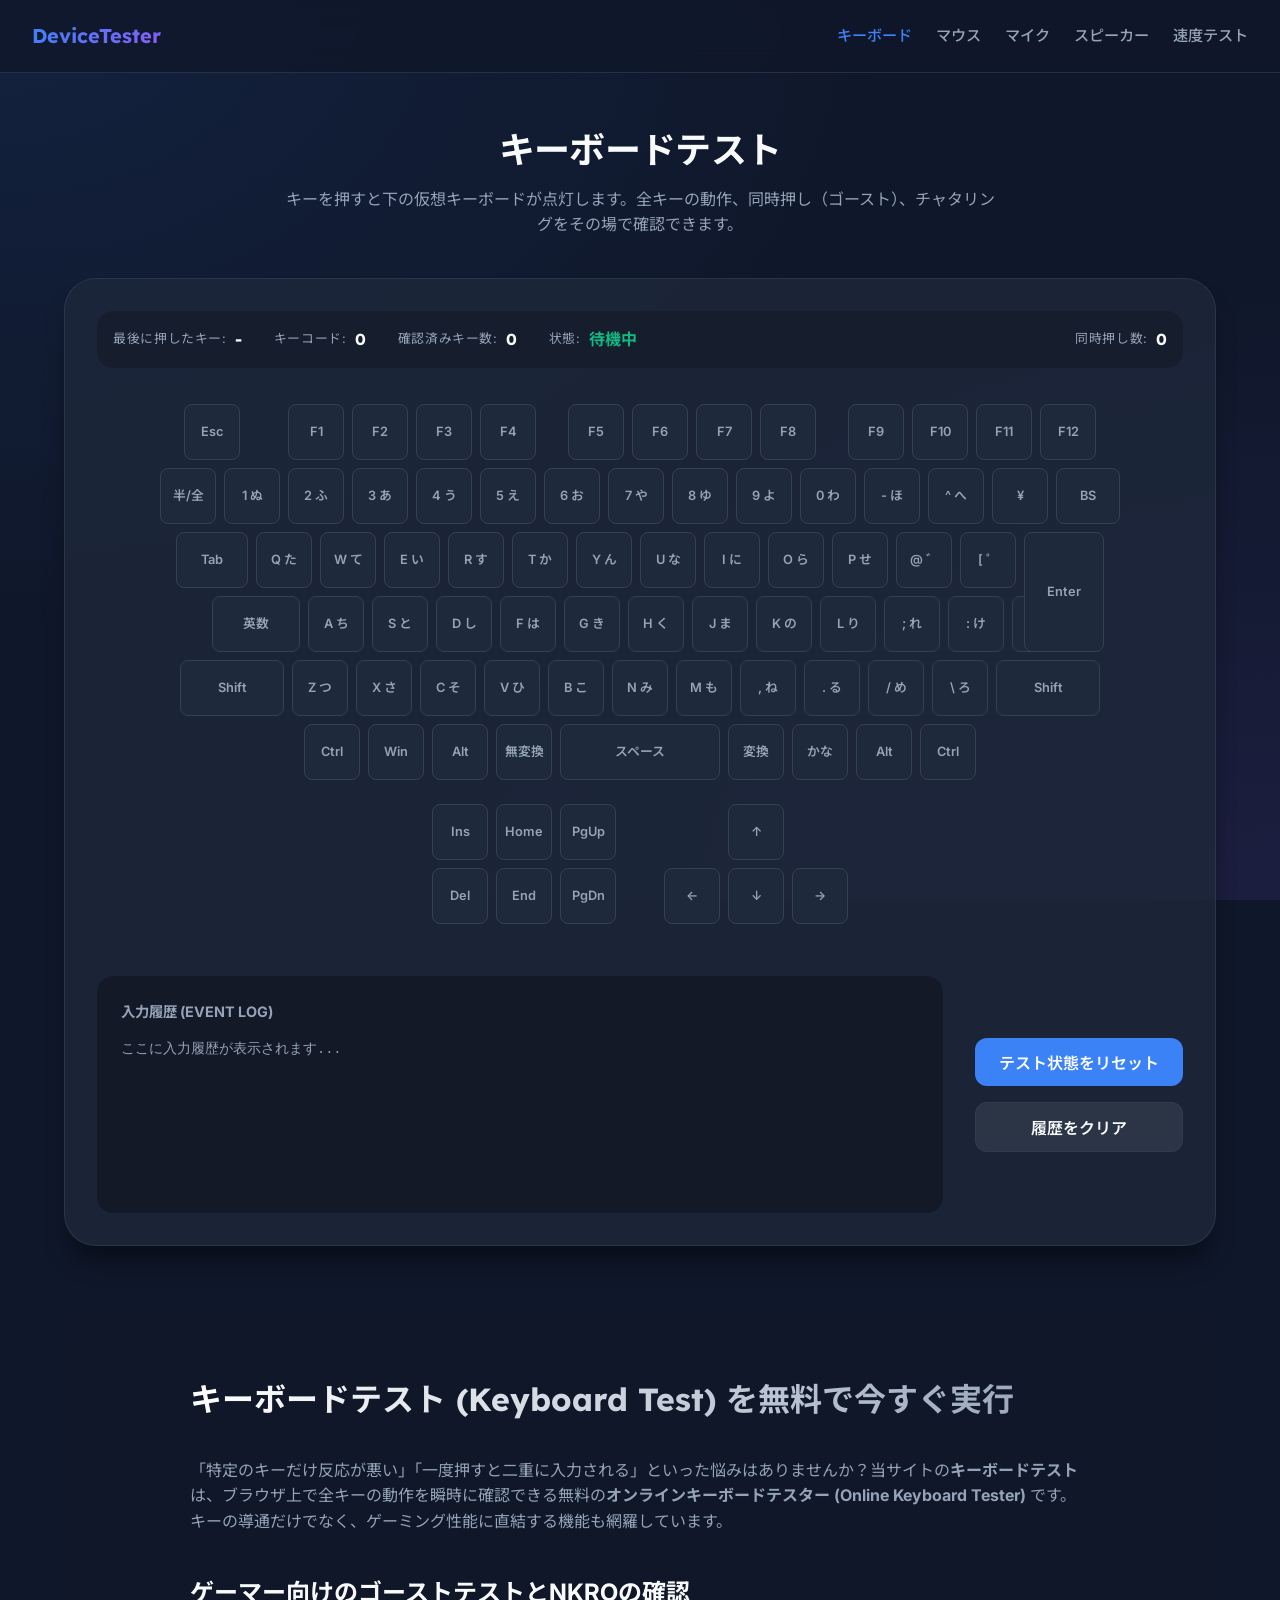
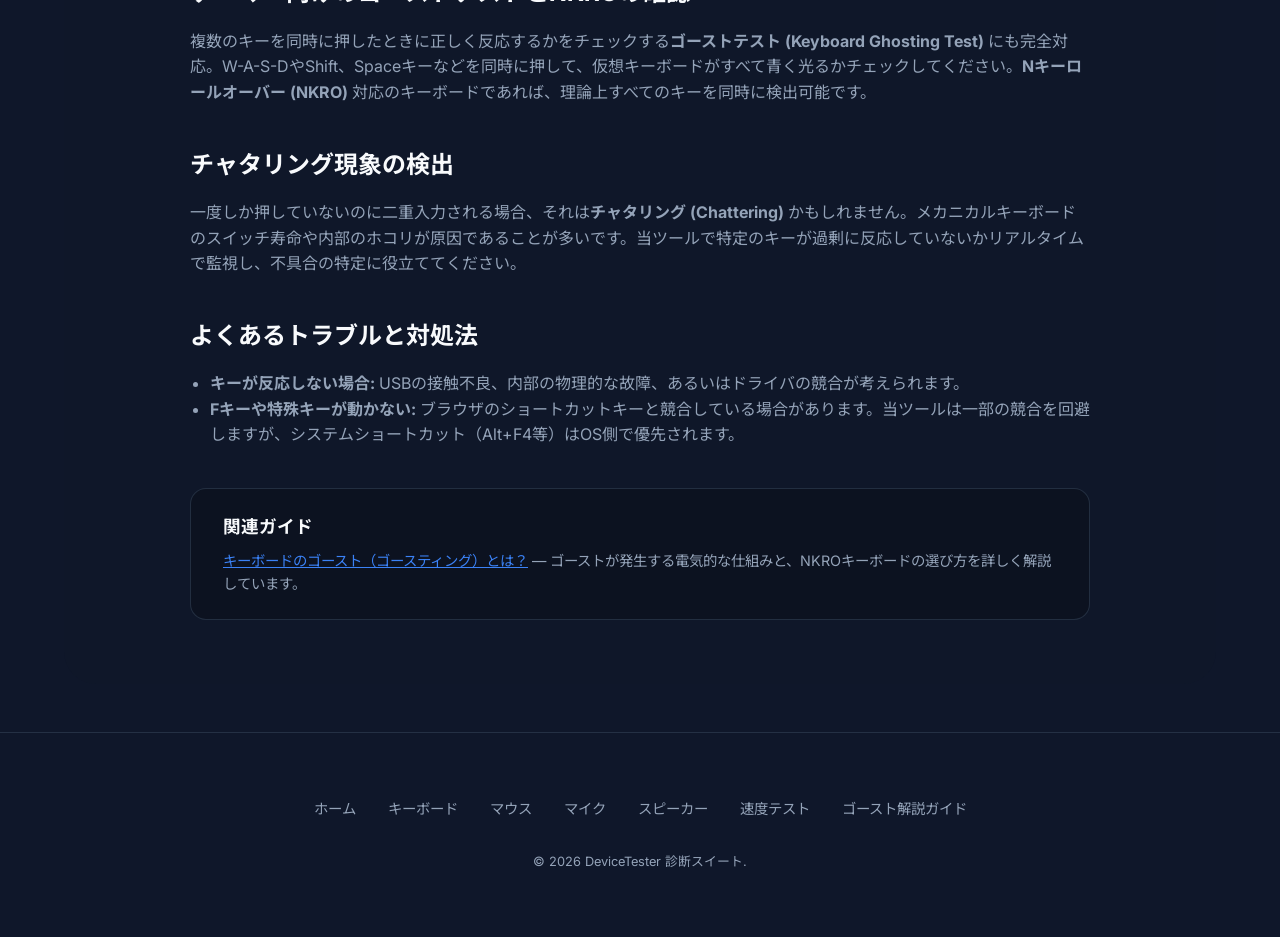
==== commit 99529cac: "Complete SEO audit and frontend overhaul for DeviceTester Technical SEO improvements: - Add canonica" ====
--- a/Pictures/tools/keyboardtest/keyboard-test.html
+++ b/Pictures/tools/keyboardtest/keyboard-test.html
@@ -7,12 +7,32 @@
   <title>キーボードテスト (Keyboard Test) | オンラインで全キーの動作・ゴースト確認</title>
   <meta name="description"
     content="ブラウザで即座に使えるオンラインキーボードテスター (Online Keyboard Tester)。すべてのキー、同時押し（ゴーストテスト）、チャタリング、NKRO、入力遅延を視覚的に検出し、メカニカルキーボード等の正確な動作をチェック。">
+  <link rel="canonical" href="https://keyboardtest.com/keyboard-test.html">
+  <meta name="theme-color" content="#0f172a">
+  <link rel="icon" type="image/svg+xml" href="favicon.svg">
+  <link rel="apple-touch-icon" href="apple-touch-icon.png">
+  <link rel="preconnect" href="https://fonts.googleapis.com">
+  <link rel="preconnect" href="https://fonts.gstatic.com" crossorigin>
+  <link rel="stylesheet"
+    href="https://fonts.googleapis.com/css2?family=Inter:wght@400;500;600;700&family=Lexend:wght@400;500;600;700&family=Noto+Sans+JP:wght@400;500;700&display=swap">
   <link rel="stylesheet" href="styles.css">
 
   <!-- Open Graph -->
   <meta property="og:title" content="キーボードテスト | リアルタイム・ハードウェア診断">
   <meta property="og:description" content="キー入力を瞬時に可視化。ダウンロード不要でキーボードの不具合をチェック。">
   <meta property="og:type" content="website">
+  <meta property="og:url" content="https://keyboardtest.com/keyboard-test.html">
+  <meta property="og:site_name" content="DeviceTester">
+  <meta property="og:locale" content="ja_JP">
+  <meta property="og:image" content="https://keyboardtest.com/og-image.png">
+  <meta property="og:image:width" content="1200">
+  <meta property="og:image:height" content="630">
+
+  <!-- Twitter Card -->
+  <meta name="twitter:card" content="summary_large_image">
+  <meta name="twitter:title" content="キーボードテスト | リアルタイム・ハードウェア診断">
+  <meta name="twitter:description" content="キー入力を瞬時に可視化。ダウンロード不要でキーボードの不具合をチェック。">
+  <meta name="twitter:image" content="https://keyboardtest.com/og-image.png">
 
   <!-- Structured Data JSON-LD -->
   <script type="application/ld+json">
@@ -20,8 +40,10 @@
       "@context": "https://schema.org",
       "@type": "SoftwareApplication",
       "name": "オンラインキーボードテスター",
+      "url": "https://keyboardtest.com/keyboard-test.html",
       "operatingSystem": "Any",
-      "applicationCategory": "HardwareDiagnostics",
+      "applicationCategory": "UtilitiesApplication",
+      "inLanguage": "ja",
       "offers": {
         "@type": "Offer",
         "price": "0",
@@ -29,7 +51,7 @@
       },
       "description": "キーボードのキー入力を視覚的に確認するための無料オンラインツールです。"
     }
-    </script>
+  </script>
 </head>
 
 <body>
@@ -47,6 +69,11 @@
   </header>
 
   <main>
+    <div class="page-title">
+      <h1>キーボードテスト</h1>
+      <p>キーを押すと下の仮想キーボードが点灯します。全キーの動作、同時押し（ゴースト）、チャタリングをその場で確認できます。</p>
+    </div>
+
     <section class="test-container" id="kb-test-area">
       <div class="status-bar">
         <div class="status-item">
@@ -65,149 +92,151 @@
           <span class="label">状態:</span>
           <span class="value" id="test-status" style="color: var(--accent);">待機中</span>
         </div>
-        <div class="status-item ghost-indicator" style="margin-left: auto;">
+        <div class="status-item push-right">
           <span class="label">同時押し数:</span>
           <span class="value" id="active-keys-count">0</span>
         </div>
       </div>
 
       <!-- Modern Keyboard Visualizer (JIS Layout Labels) -->
-      <div class="keyboard-layout" id="keyboard-visualizer">
-        <!-- Row 1: Function keys -->
-        <div class="kb-row">
-          <div class="kb-key" data-key="Escape">エスケープ</div>
-          <div style="width: 2rem;"></div>
-          <div class="kb-key" data-key="F1">F1</div>
-          <div class="kb-key" data-key="F2">F2</div>
-          <div class="kb-key" data-key="F3">F3</div>
-          <div class="kb-key" data-key="F4">F4</div>
-          <div style="width: 1rem;"></div>
-          <div class="kb-key" data-key="F5">F5</div>
-          <div class="kb-key" data-key="F6">F6</div>
-          <div class="kb-key" data-key="F7">F7</div>
-          <div class="kb-key" data-key="F8">F8</div>
-          <div style="width: 1rem;"></div>
-          <div class="kb-key" data-key="F9">F9</div>
-          <div class="kb-key" data-key="F10">F10</div>
-          <div class="kb-key" data-key="F11">F11</div>
-          <div class="kb-key" data-key="F12">F12</div>
-        </div>
-
-        <!-- Row 2 -->
-        <div class="kb-row">
-          <div class="kb-key" data-key="Backquote">半角/全角</div>
-          <div class="kb-key" data-key="Digit1">1 ぬ</div>
-          <div class="kb-key" data-key="Digit2">2 ふ</div>
-          <div class="kb-key" data-key="Digit3">3 あ</div>
-          <div class="kb-key" data-key="Digit4">4 う</div>
-          <div class="kb-key" data-key="Digit5">5 え</div>
-          <div class="kb-key" data-key="Digit6">6 お</div>
-          <div class="kb-key" data-key="Digit7">7 や</div>
-          <div class="kb-key" data-key="Digit8">8 ゆ</div>
-          <div class="kb-key" data-key="Digit9">9 よ</div>
-          <div class="kb-key" data-key="Digit0">0 わ</div>
-          <div class="kb-key" data-key="Minus">ほ</div>
-          <div class="kb-key" data-key="Equal">へ</div>
-          <div class="kb-key" data-key="IntlYen">¥</div>
-          <div class="kb-key" data-key="Backspace" style="min-width: 4rem;">後退</div>
-        </div>
-
-        <!-- Row 3 -->
-        <div class="kb-row">
-          <div class="kb-key" data-key="Tab" style="min-width: 4.5rem;">タブ</div>
-          <div class="kb-key" data-key="KeyQ">Q た</div>
-          <div class="kb-key" data-key="KeyW">W て</div>
-          <div class="kb-key" data-key="KeyE">E い</div>
-          <div class="kb-key" data-key="KeyR">R す</div>
-          <div class="kb-key" data-key="KeyT">T か</div>
-          <div class="kb-key" data-key="KeyY">Y ん</div>
-          <div class="kb-key" data-key="KeyU">U な</div>
-          <div class="kb-key" data-key="KeyI">I に</div>
-          <div class="kb-key" data-key="KeyO">O ら</div>
-          <div class="kb-key" data-key="KeyP">P せ</div>
-          <div class="kb-key" data-key="BracketLeft">@ ゛</div>
-          <div class="kb-key" data-key="BracketRight">[ ゜</div>
-          <div class="kb-key" data-key="Enter" style="min-width: 5rem; height: 100px; margin-bottom: -50px; position: relative; z-index: 10;">改行</div>
-        </div>
-
-        <!-- Row 4 -->
-        <div class="kb-row">
-          <div class="kb-key" data-key="CapsLock" style="min-width: 5.5rem;">英数</div>
-          <div class="kb-key" data-key="KeyA">A ち</div>
-          <div class="kb-key" data-key="KeyS">S と</div>
-          <div class="kb-key" data-key="KeyD">D し</div>
-          <div class="kb-key" data-key="KeyF">F は</div>
-          <div class="kb-key" data-key="KeyG">G き</div>
-          <div class="kb-key" data-key="KeyH">H く</div>
-          <div class="kb-key" data-key="KeyJ">J ま</div>
-          <div class="kb-key" data-key="KeyK">K の</div>
-          <div class="kb-key" data-key="KeyL">L り</div>
-          <div class="kb-key" data-key="Semicolon">; れ</div>
-          <div class="kb-key" data-key="Quote">: け</div>
-          <div class="kb-key" data-key="Backslash">] む</div>
-        </div>
-
-        <!-- Row 5 -->
-        <div class="kb-row">
-          <div class="kb-key" data-key="ShiftLeft" style="min-width: 6.5rem;">シフト</div>
-          <div class="kb-key" data-key="KeyZ">Z つ</div>
-          <div class="kb-key" data-key="KeyX">X さ</div>
-          <div class="kb-key" data-key="KeyC">C そ</div>
-          <div class="kb-key" data-key="KeyV">V ひ</div>
-          <div class="kb-key" data-key="KeyB">B こ</div>
-          <div class="kb-key" data-key="KeyN">N み</div>
-          <div class="kb-key" data-key="KeyM">M も</div>
-          <div class="kb-key" data-key="Comma">, ね</div>
-          <div class="kb-key" data-key="Period">. る</div>
-          <div class="kb-key" data-key="Slash">/ め</div>
-          <div class="kb-key" data-key="IntlRo">\ ろ</div>
-          <div class="kb-key" data-key="ShiftRight" style="min-width: 6.5rem;">シフト</div>
-        </div>
-
-        <!-- Row 6: Modifier keys and Space -->
-        <div class="kb-row">
-          <div class="kb-key" data-key="ControlLeft">コントロール</div>
-          <div class="kb-key" data-key="MetaLeft">メニュー</div>
-          <div class="kb-key" data-key="AltLeft">オルト</div>
-          <div class="kb-key" data-key="NonConvert">無変換</div>
-          <div class="kb-key" data-key="Space" style="min-width: 10rem;">スペース</div>
-          <div class="kb-key" data-key="Convert">変換</div>
-          <div class="kb-key" data-key="KanaMode">カタカナ</div>
-          <div class="kb-key" data-key="AltRight">オルト</div>
-          <div class="kb-key" data-key="ControlRight">コントロール</div>
-        </div>
-
-        <!-- Navigation & Arrow Cluster -->
-        <div class="kb-row" style="margin-top: 1rem;">
-          <div class="kb-key" data-key="Insert">挿入</div>
-          <div class="kb-key" data-key="Home">ホーム</div>
-          <div class="kb-key" data-key="PageUp">ページ上</div>
-          <div style="width: 2rem;"></div>
-          <div style="width: 3.5rem;"></div>
-          <div class="kb-key" data-key="ArrowUp">↑</div>
-          <div style="width: 3.5rem;"></div>
-        </div>
-        <div class="kb-row">
-          <div class="kb-key" data-key="Delete">削除</div>
-          <div class="kb-key" data-key="End">エンド</div>
-          <div class="kb-key" data-key="PageDown">ページ下</div>
-          <div style="width: 2rem;"></div>
-          <div class="kb-key" data-key="ArrowLeft">←</div>
-          <div class="kb-key" data-key="ArrowDown">↓</div>
-          <div class="kb-key" data-key="ArrowRight">→</div>
-        </div>
-      </div>
-      <div style="margin-top: 3rem; display: flex; gap: 2rem; flex-wrap: wrap; justify-content: center;">
-        <div class="history-container" style="flex: 1; min-width: 300px; background: rgba(0,0,0,0.3); border-radius: 1rem; padding: 1.5rem; text-align: left;">
-          <h4 style="margin-bottom: 1rem; font-size: 0.9rem; color: var(--text-muted); text-transform: uppercase;">入力履歴 (Event Log):</h4>
-          <div id="key-history" style="height: 150px; overflow-y: auto; font-family: monospace; font-size: 0.85rem; color: var(--accent);">
-            <!-- History items will appear here -->
-            <div style="color: var(--text-muted);">ここに入力履歴が表示されます...</div>
-          </div>
-        </div>
-        <div style="display: flex; flex-direction: column; justify-content: center; gap: 1rem;">
+      <div class="keyboard-scroll">
+        <div class="keyboard-layout" id="keyboard-visualizer">
+          <!-- Row 1: Function keys -->
+          <div class="kb-row">
+            <div class="kb-key" data-key="Escape">Esc</div>
+            <div class="kb-gap-md"></div>
+            <div class="kb-key" data-key="F1">F1</div>
+            <div class="kb-key" data-key="F2">F2</div>
+            <div class="kb-key" data-key="F3">F3</div>
+            <div class="kb-key" data-key="F4">F4</div>
+            <div class="kb-gap-sm"></div>
+            <div class="kb-key" data-key="F5">F5</div>
+            <div class="kb-key" data-key="F6">F6</div>
+            <div class="kb-key" data-key="F7">F7</div>
+            <div class="kb-key" data-key="F8">F8</div>
+            <div class="kb-gap-sm"></div>
+            <div class="kb-key" data-key="F9">F9</div>
+            <div class="kb-key" data-key="F10">F10</div>
+            <div class="kb-key" data-key="F11">F11</div>
+            <div class="kb-key" data-key="F12">F12</div>
+          </div>
+
+          <!-- Row 2 -->
+          <div class="kb-row">
+            <div class="kb-key" data-key="Backquote">半/全</div>
+            <div class="kb-key" data-key="Digit1">1 ぬ</div>
+            <div class="kb-key" data-key="Digit2">2 ふ</div>
+            <div class="kb-key" data-key="Digit3">3 あ</div>
+            <div class="kb-key" data-key="Digit4">4 う</div>
+            <div class="kb-key" data-key="Digit5">5 え</div>
+            <div class="kb-key" data-key="Digit6">6 お</div>
+            <div class="kb-key" data-key="Digit7">7 や</div>
+            <div class="kb-key" data-key="Digit8">8 ゆ</div>
+            <div class="kb-key" data-key="Digit9">9 よ</div>
+            <div class="kb-key" data-key="Digit0">0 わ</div>
+            <div class="kb-key" data-key="Minus">- ほ</div>
+            <div class="kb-key" data-key="Equal">^ へ</div>
+            <div class="kb-key" data-key="IntlYen">¥</div>
+            <div class="kb-key" data-key="Backspace" style="min-width: 4rem;">BS</div>
+          </div>
+
+          <!-- Row 3 -->
+          <div class="kb-row">
+            <div class="kb-key" data-key="Tab" style="min-width: 4.5rem;">Tab</div>
+            <div class="kb-key" data-key="KeyQ">Q た</div>
+            <div class="kb-key" data-key="KeyW">W て</div>
+            <div class="kb-key" data-key="KeyE">E い</div>
+            <div class="kb-key" data-key="KeyR">R す</div>
+            <div class="kb-key" data-key="KeyT">T か</div>
+            <div class="kb-key" data-key="KeyY">Y ん</div>
+            <div class="kb-key" data-key="KeyU">U な</div>
+            <div class="kb-key" data-key="KeyI">I に</div>
+            <div class="kb-key" data-key="KeyO">O ら</div>
+            <div class="kb-key" data-key="KeyP">P せ</div>
+            <div class="kb-key" data-key="BracketLeft">@ ゛</div>
+            <div class="kb-key" data-key="BracketRight">[ ゜</div>
+            <div class="kb-key kb-key-enter" data-key="Enter">Enter</div>
+          </div>
+
+          <!-- Row 4 -->
+          <div class="kb-row">
+            <div class="kb-key" data-key="CapsLock" style="min-width: 5.5rem;">英数</div>
+            <div class="kb-key" data-key="KeyA">A ち</div>
+            <div class="kb-key" data-key="KeyS">S と</div>
+            <div class="kb-key" data-key="KeyD">D し</div>
+            <div class="kb-key" data-key="KeyF">F は</div>
+            <div class="kb-key" data-key="KeyG">G き</div>
+            <div class="kb-key" data-key="KeyH">H く</div>
+            <div class="kb-key" data-key="KeyJ">J ま</div>
+            <div class="kb-key" data-key="KeyK">K の</div>
+            <div class="kb-key" data-key="KeyL">L り</div>
+            <div class="kb-key" data-key="Semicolon">; れ</div>
+            <div class="kb-key" data-key="Quote">: け</div>
+            <div class="kb-key" data-key="Backslash">] む</div>
+          </div>
+
+          <!-- Row 5 -->
+          <div class="kb-row">
+            <div class="kb-key" data-key="ShiftLeft" style="min-width: 6.5rem;">Shift</div>
+            <div class="kb-key" data-key="KeyZ">Z つ</div>
+            <div class="kb-key" data-key="KeyX">X さ</div>
+            <div class="kb-key" data-key="KeyC">C そ</div>
+            <div class="kb-key" data-key="KeyV">V ひ</div>
+            <div class="kb-key" data-key="KeyB">B こ</div>
+            <div class="kb-key" data-key="KeyN">N み</div>
+            <div class="kb-key" data-key="KeyM">M も</div>
+            <div class="kb-key" data-key="Comma">, ね</div>
+            <div class="kb-key" data-key="Period">. る</div>
+            <div class="kb-key" data-key="Slash">/ め</div>
+            <div class="kb-key" data-key="IntlRo">\ ろ</div>
+            <div class="kb-key" data-key="ShiftRight" style="min-width: 6.5rem;">Shift</div>
+          </div>
+
+          <!-- Row 6: Modifier keys and Space -->
+          <div class="kb-row">
+            <div class="kb-key" data-key="ControlLeft">Ctrl</div>
+            <div class="kb-key" data-key="MetaLeft">Win</div>
+            <div class="kb-key" data-key="AltLeft">Alt</div>
+            <div class="kb-key" data-key="NonConvert">無変換</div>
+            <div class="kb-key" data-key="Space" style="min-width: 10rem;">スペース</div>
+            <div class="kb-key" data-key="Convert">変換</div>
+            <div class="kb-key" data-key="KanaMode">かな</div>
+            <div class="kb-key" data-key="AltRight">Alt</div>
+            <div class="kb-key" data-key="ControlRight">Ctrl</div>
+          </div>
+
+          <!-- Navigation & Arrow Cluster -->
+          <div class="kb-row" style="margin-top: 1rem;">
+            <div class="kb-key" data-key="Insert">Ins</div>
+            <div class="kb-key" data-key="Home">Home</div>
+            <div class="kb-key" data-key="PageUp">PgUp</div>
+            <div class="kb-gap-md"></div>
+            <div class="kb-gap-key"></div>
+            <div class="kb-key" data-key="ArrowUp">↑</div>
+            <div class="kb-gap-key"></div>
+          </div>
+          <div class="kb-row">
+            <div class="kb-key" data-key="Delete">Del</div>
+            <div class="kb-key" data-key="End">End</div>
+            <div class="kb-key" data-key="PageDown">PgDn</div>
+            <div class="kb-gap-md"></div>
+            <div class="kb-key" data-key="ArrowLeft">←</div>
+            <div class="kb-key" data-key="ArrowDown">↓</div>
+            <div class="kb-key" data-key="ArrowRight">→</div>
+          </div>
+        </div>
+      </div>
+
+      <div class="kb-panels">
+        <div class="history-container">
+          <h2>入力履歴 (Event Log)</h2>
+          <div id="key-history" class="history-log">
+            <div class="placeholder">ここに入力履歴が表示されます...</div>
+          </div>
+        </div>
+        <div class="kb-actions">
           <button class="btn btn-primary" id="reset-keyboard">テスト状態をリセット</button>
-          <button class="btn" id="clear-history" style="background: rgba(255,255,255,0.1); color: var(--text-main);">履歴をクリア</button>
+          <button class="btn btn-secondary" id="clear-history">履歴をクリア</button>
         </div>
       </div>
     </section>
@@ -224,7 +253,7 @@
         <p>
           複数のキーを同時に押したときに正しく反応するかをチェックする<strong>ゴーストテスト (Keyboard Ghosting Test)</strong> にも完全対応。W-A-S-DやShift、Spaceキーなどを同時に押して、仮想キーボードがすべて青く光るかチェックしてください。<strong>Nキーロールオーバー (NKRO)</strong> 対応のキーボードであれば、理論上すべてのキーを同時に検出可能です。
         </p>
-        
+
         <h3>チャタリング現象の検出</h3>
         <p>
           一度しか押していないのに二重入力される場合、それは<strong>チャタリング (Chattering)</strong> かもしれません。メカニカルキーボードのスイッチ寿命や内部のホコリが原因であることが多いです。当ツールで特定のキーが過剰に反応していないかリアルタイムで監視し、不具合の特定に役立ててください。
@@ -235,6 +264,11 @@
           <li><strong>キーが反応しない場合:</strong> USBの接触不良、内部の物理的な故障、あるいはドライバの競合が考えられます。</li>
           <li><strong>Fキーや特殊キーが動かない:</strong> ブラウザのショートカットキーと競合している場合があります。当ツールは一部の競合を回避しますが、システムショートカット（Alt+F4等）はOS側で優先されます。</li>
         </ul>
+
+        <aside class="related-guide">
+          <h3>関連ガイド</h3>
+          <p><a href="guides/keyboard-ghosting.html">キーボードのゴースト（ゴースティング）とは？</a> — ゴーストが発生する電気的な仕組みと、NKROキーボードの選び方を詳しく解説しています。</p>
+        </aside>
       </div>
     </article>
   </main>
@@ -247,8 +281,9 @@
       <a href="mic-test.html">マイク</a>
       <a href="speaker-test.html">スピーカー</a>
       <a href="speed-test.html">速度テスト</a>
+      <a href="guides/keyboard-ghosting.html">ゴースト解説ガイド</a>
     </div>
-    <p style="text-align: center; margin-top: 1rem; color: var(--text-muted); font-size: 0.8rem;">&copy; 2026 DeviceTester 診断スイート.</p>
+    <p class="footer-copy">&copy; 2026 DeviceTester 診断スイート.</p>
   </footer>
 
   <script src="keyboard-script.js"></script>
--- a/Pictures/tools/keyboardtest/styles.css
+++ b/Pictures/tools/keyboardtest/styles.css
@@ -1,5 +1,3 @@
-@import url('https://fonts.googleapis.com/css2?family=Inter:wght@400;500;600;700&family=Lexend:wght@400;500;600;700&display=swap');
-
 :root {
   --primary: #3b82f6;
   --primary-glow: rgba(59, 130, 246, 0.4);
@@ -7,13 +5,13 @@
   --accent: #10b981;
   --danger: #ef4444;
   --warning: #f59e0b;
-  
+
   --bg-color: #0f172a;
   --card-bg: rgba(30, 41, 59, 0.8);
   --card-border: rgba(51, 65, 85, 0.6);
   --text-main: #f8fafc;
   --text-muted: #94a3b8;
-  
+
   --glass-blur: blur(12px);
   --shadow-lg: 0 20px 25px -5px rgba(0, 0, 0, 0.4);
 }
@@ -25,9 +23,9 @@
 }
 
 body {
-  font-family: 'Inter', "Noto Sans JP", "Hiragino Kaku Gothic ProN", "Meiryo", sans-serif;
+  font-family: 'Inter', 'Noto Sans JP', "Hiragino Kaku Gothic ProN", "Meiryo", sans-serif;
   background-color: var(--bg-color);
-  background-image: 
+  background-image:
     radial-gradient(at 0% 0%, rgba(59, 130, 246, 0.1) 0px, transparent 50%),
     radial-gradient(at 100% 100%, rgba(139, 92, 246, 0.1) 0px, transparent 50%);
   background-attachment: fixed;
@@ -38,14 +36,24 @@
   flex-direction: column;
 }
 
+a:focus-visible,
+button:focus-visible,
+input:focus-visible {
+  outline: 2px solid var(--primary);
+  outline-offset: 2px;
+}
+
 header {
-  padding: 1.5rem 2rem;
+  padding: 1.25rem 2rem;
   background: rgba(15, 23, 42, 0.8);
   backdrop-filter: var(--glass-blur);
+  -webkit-backdrop-filter: var(--glass-blur);
   border-bottom: 1px solid var(--card-border);
   display: flex;
   justify-content: space-between;
   align-items: center;
+  flex-wrap: wrap;
+  gap: 0.75rem 1.5rem;
   position: sticky;
   top: 0;
   z-index: 1000;
@@ -71,7 +79,8 @@
 
 nav {
   display: flex;
-  gap: 1.5rem;
+  flex-wrap: wrap;
+  gap: 0.5rem 1.5rem;
 }
 
 nav a {
@@ -82,7 +91,8 @@
   font-size: 0.95rem;
 }
 
-nav a:hover, nav a.active {
+nav a:hover,
+nav a.active {
   color: var(--primary);
 }
 
@@ -94,13 +104,32 @@
   width: 100%;
 }
 
+/* Page title used on tool pages (h1) */
+.page-title {
+  text-align: center;
+  margin-bottom: 2.5rem;
+}
+
+.page-title h1 {
+  font-family: 'Lexend', 'Noto Sans JP', sans-serif;
+  font-size: 2.25rem;
+  letter-spacing: -0.02em;
+  margin-bottom: 0.5rem;
+}
+
+.page-title p {
+  color: var(--text-muted);
+  max-width: 720px;
+  margin: 0 auto;
+}
+
 .hero {
   text-align: center;
   margin-bottom: 4rem;
 }
 
 .hero h1 {
-  font-family: 'Lexend', sans-serif;
+  font-family: 'Lexend', 'Noto Sans JP', sans-serif;
   font-size: 3rem;
   margin-bottom: 1rem;
   letter-spacing: -0.02em;
@@ -111,6 +140,16 @@
   color: var(--text-muted);
   max-width: 800px;
   margin: 0 auto;
+}
+
+.hero-cta {
+  margin-top: 2rem;
+}
+
+.hero-cta .btn {
+  margin: 0.5rem;
+  font-size: 1.1rem;
+  padding: 1rem 2rem;
 }
 
 /* Tool Card Styles */
@@ -143,20 +182,17 @@
 
 .tool-icon {
   font-size: 3rem;
-  background: linear-gradient(135deg, var(--primary), var(--secondary));
-  -webkit-background-clip: text;
-  background-clip: text;
-  -webkit-text-fill-color: transparent;
 }
 
 .tool-card h3 {
   font-size: 1.5rem;
-  font-family: 'Lexend', sans-serif;
+  font-family: 'Lexend', 'Noto Sans JP', sans-serif;
 }
 
 .tool-card p {
   color: var(--text-muted);
   font-size: 0.95rem;
+  flex: 1;
 }
 
 .btn {
@@ -164,6 +200,8 @@
   padding: 0.75rem 1.5rem;
   border-radius: 0.75rem;
   font-weight: 600;
+  font-size: 1rem;
+  font-family: inherit;
   text-decoration: none;
   transition: all 0.2s;
   cursor: pointer;
@@ -178,6 +216,22 @@
 .btn-primary:hover {
   background: #2563eb;
   box-shadow: 0 0 15px var(--primary-glow);
+}
+
+.btn-primary:disabled {
+  opacity: 0.55;
+  cursor: not-allowed;
+  box-shadow: none;
+}
+
+.btn-secondary {
+  background: rgba(255, 255, 255, 0.08);
+  color: var(--text-main);
+  border: 1px solid var(--card-border);
+}
+
+.btn-secondary:hover {
+  background: rgba(255, 255, 255, 0.16);
 }
 
 /* Diagnostic UI Elements */
@@ -192,7 +246,8 @@
 
 .status-bar {
   display: flex;
-  gap: 2rem;
+  flex-wrap: wrap;
+  gap: 1rem 2rem;
   margin-bottom: 2rem;
   padding: 1rem;
   background: rgba(0, 0, 0, 0.2);
@@ -214,14 +269,48 @@
 
 .status-item .value {
   font-weight: 700;
-  font-family: 'Lexend', sans-serif;
+  font-family: 'Lexend', 'Noto Sans JP', sans-serif;
+}
+
+.status-item.push-right {
+  margin-left: auto;
+}
+
+/* Generic dark inner panel */
+.panel {
+  background: rgba(0, 0, 0, 0.2);
+  border-radius: 1.5rem;
+  padding: 2rem;
+}
+
+.test-controls {
+  margin-top: 3rem;
+  display: flex;
+  gap: 1.5rem;
+  flex-wrap: wrap;
+  justify-content: center;
+  align-items: center;
+}
+
+.test-note {
+  color: var(--text-muted);
+  font-size: 0.85rem;
+  text-align: center;
+  margin-top: 1.5rem;
+}
+
+.error-msg {
+  color: var(--danger);
+  font-size: 0.9rem;
+  text-align: center;
+  display: none;
 }
 
 /* Speed Test Specific */
 .speed-gauge-container {
   display: flex;
   flex-direction: column;
-  items-center: center;
+  align-items: center;
   justify-content: center;
   position: relative;
   width: 100%;
@@ -235,7 +324,7 @@
   border-radius: 50%;
   background: conic-gradient(from 180deg, #1e293b 0%, var(--primary) var(--percentage, 0%), #1e293b var(--percentage, 0%));
   position: relative;
-  transition: --percentage 0.5s ease;
+  transition: --percentage 0.3s ease;
 }
 
 .speed-gauge::after {
@@ -272,6 +361,13 @@
   line-height: 1;
 }
 
+.speed-phase {
+  display: block;
+  font-size: 0.85rem;
+  color: var(--text-muted);
+  min-height: 1.4em;
+}
+
 .speed-results-grid {
   display: grid;
   grid-template-columns: repeat(3, 1fr);
@@ -281,7 +377,7 @@
 }
 
 .speed-result-card {
-  background: rgba(0,0,0,0.2);
+  background: rgba(0, 0, 0, 0.2);
   padding: 1.5rem;
   border-radius: 1rem;
   text-align: center;
@@ -314,11 +410,19 @@
 }
 
 /* Keyboard Specific */
+.keyboard-scroll {
+  overflow-x: auto;
+  padding: 0.25rem 0.25rem 0.75rem;
+  -webkit-overflow-scrolling: touch;
+}
+
 .keyboard-layout {
   display: flex;
   flex-direction: column;
   gap: 0.5rem;
   user-select: none;
+  width: max-content;
+  margin: 0 auto;
 }
 
 .kb-row {
@@ -335,12 +439,27 @@
   display: flex;
   align-items: center;
   justify-content: center;
+  padding: 0 0.4rem;
   font-size: 0.8rem;
   font-weight: 600;
   border: 1px solid #334155;
   color: var(--text-muted);
   transition: all 0.1s;
-}
+  white-space: nowrap;
+}
+
+/* JIS-style Enter key spans two rows */
+.kb-key-enter {
+  min-width: 5rem;
+  height: 7.5rem;
+  margin-bottom: -4rem;
+  position: relative;
+  z-index: 10;
+}
+
+.kb-gap-sm { width: 1rem; flex-shrink: 0; }
+.kb-gap-md { width: 2rem; flex-shrink: 0; }
+.kb-gap-key { width: 3.5rem; flex-shrink: 0; }
 
 .kb-key.active {
   background: var(--primary);
@@ -352,6 +471,234 @@
 .kb-key.pressed {
   color: var(--accent);
   border-color: var(--accent);
+}
+
+.kb-panels {
+  margin-top: 2.5rem;
+  display: flex;
+  gap: 2rem;
+  flex-wrap: wrap;
+  justify-content: center;
+}
+
+.history-container {
+  flex: 1;
+  min-width: 280px;
+  background: rgba(0, 0, 0, 0.3);
+  border-radius: 1rem;
+  padding: 1.5rem;
+  text-align: left;
+}
+
+.history-container h2 {
+  margin-bottom: 1rem;
+  font-size: 0.9rem;
+  color: var(--text-muted);
+  text-transform: uppercase;
+}
+
+.history-log {
+  height: 150px;
+  overflow-y: auto;
+  font-family: monospace;
+  font-size: 0.85rem;
+  color: var(--accent);
+}
+
+.history-log .placeholder {
+  color: var(--text-muted);
+}
+
+.kb-actions {
+  display: flex;
+  flex-direction: column;
+  justify-content: center;
+  gap: 1rem;
+}
+
+/* Mouse test */
+.mouse-flex {
+  display: flex;
+  gap: 4rem;
+  flex-wrap: wrap;
+  justify-content: center;
+  align-items: flex-start;
+  margin-top: 2rem;
+}
+
+.mouse-svg-container {
+  position: relative;
+}
+
+.mouse-monitor {
+  flex: 1;
+  min-width: 280px;
+}
+
+.mouse-monitor h2 {
+  margin-bottom: 1rem;
+  color: var(--primary);
+  font-size: 1.25rem;
+}
+
+.mouse-monitor .hint {
+  font-size: 0.85rem;
+  color: var(--text-muted);
+  margin-bottom: 1rem;
+}
+
+.polling-canvas-container {
+  height: 15rem;
+  background: #0f172a;
+  border-radius: 1rem;
+  border: 1px solid var(--card-border);
+  position: relative;
+  overflow: hidden;
+}
+
+.polling-canvas-container canvas {
+  width: 100%;
+  height: 100%;
+  display: block;
+}
+
+/* Mic test */
+.mic-stage {
+  display: flex;
+  flex-direction: column;
+  align-items: center;
+  gap: 2rem;
+  padding: 2rem 0;
+}
+
+.mic-pulse {
+  width: 15rem;
+  height: 15rem;
+  background: var(--card-bg);
+  border-radius: 50%;
+  display: flex;
+  align-items: center;
+  justify-content: center;
+  position: relative;
+  border: 4px solid var(--card-border);
+  transition: transform 0.1s;
+  overflow: hidden;
+}
+
+.mic-pulse .mic-glow {
+  position: absolute;
+  width: 100%;
+  height: 100%;
+  border-radius: 50%;
+  box-shadow: 0 0 50px var(--primary-glow) inset;
+  opacity: 0;
+  transition: opacity 0.1s;
+}
+
+.mic-pulse .mic-emoji {
+  font-size: 5rem;
+  z-index: 1;
+}
+
+.osc-wrap {
+  width: 100%;
+  max-width: 800px;
+  height: 12rem;
+  background: rgba(0, 0, 0, 0.3);
+  border-radius: 1.5rem;
+  overflow: hidden;
+  border: 1px solid var(--card-border);
+}
+
+.osc-wrap canvas {
+  width: 100%;
+  height: 100%;
+  display: block;
+}
+
+/* Speaker test */
+.speaker-stage {
+  display: flex;
+  justify-content: space-around;
+  align-items: center;
+  gap: 2rem;
+  padding: 3rem 0;
+  flex-wrap: wrap;
+}
+
+.speaker-box {
+  width: 12rem;
+  height: 18rem;
+  background: var(--card-bg);
+  border-radius: 1.5rem;
+  border: 4px solid var(--card-border);
+  position: relative;
+  transition: all 0.2s;
+  display: flex;
+  flex-direction: column;
+  align-items: center;
+  justify-content: center;
+  gap: 1rem;
+}
+
+.spk-cone {
+  width: 8rem;
+  height: 8rem;
+  border-radius: 50%;
+  border: 6px solid var(--card-border);
+  transition: all 0.1s;
+  display: flex;
+  align-items: center;
+  justify-content: center;
+}
+
+.spk-cone .spk-dust-cap {
+  width: 3rem;
+  height: 3rem;
+  background: var(--card-border);
+  border-radius: 50%;
+  transition: all 0.1s;
+}
+
+.speaker-box .spk-label {
+  font-weight: 700;
+  color: var(--text-muted);
+}
+
+.freq-panel {
+  background: rgba(0, 0, 0, 0.2);
+  padding: 2.5rem;
+  border-radius: 2rem;
+  text-align: center;
+}
+
+.freq-panel h2 {
+  margin-bottom: 1.5rem;
+  font-size: 1.5rem;
+}
+
+.freq-panel .hint {
+  color: var(--text-muted);
+  font-size: 0.9rem;
+  margin-bottom: 2rem;
+}
+
+.freq-panel input[type="range"] {
+  width: 100%;
+  max-width: 600px;
+  margin-bottom: 2rem;
+  accent-color: var(--primary);
+}
+
+.freq-buttons {
+  display: flex;
+  justify-content: center;
+  gap: 1.5rem;
+  flex-wrap: wrap;
+}
+
+.freq-buttons .btn {
+  min-width: 8rem;
 }
 
 /* SEO Sections */
@@ -367,19 +714,35 @@
   margin: 0 auto;
 }
 
-.seo-content h2 {
+.seo-content h1 {
   font-size: 2.25rem;
   margin-bottom: 2rem;
-  font-family: 'Lexend', sans-serif;
+  font-family: 'Lexend', 'Noto Sans JP', sans-serif;
+  letter-spacing: -0.02em;
+}
+
+.seo-content h2 {
+  font-size: 2rem;
+  margin-bottom: 2rem;
+  font-family: 'Lexend', 'Noto Sans JP', sans-serif;
   background: linear-gradient(to right, #fff, var(--text-muted));
   -webkit-background-clip: text;
   background-clip: text;
   -webkit-text-fill-color: transparent;
 }
 
-.seo-content p, .seo-content ul {
+.seo-content p,
+.seo-content ul {
   margin-bottom: 1.5rem;
   color: var(--text-muted);
+}
+
+.seo-content ul {
+  padding-left: 1.25rem;
+}
+
+.seo-content a {
+  color: var(--primary);
 }
 
 .seo-content h3 {
@@ -390,7 +753,7 @@
 
 .faq-grid {
   display: grid;
-  grid-template-columns: repeat(auto-fit, minmax(300px, 1fr));
+  grid-template-columns: repeat(auto-fit, minmax(280px, 1fr));
   gap: 2rem;
   margin-top: 3rem;
 }
@@ -398,6 +761,28 @@
 .faq-item h4 {
   color: var(--primary);
   margin-bottom: 0.5rem;
+}
+
+.faq-item p {
+  color: var(--text-muted);
+}
+
+.related-guide {
+  margin-top: 2.5rem;
+  padding: 1.5rem 2rem;
+  border: 1px solid var(--card-border);
+  border-radius: 1rem;
+  background: rgba(0, 0, 0, 0.2);
+}
+
+.related-guide h3 {
+  margin: 0 0 0.5rem;
+  font-size: 1.1rem;
+}
+
+.related-guide p {
+  margin-bottom: 0;
+  font-size: 0.9rem;
 }
 
 footer {
@@ -410,7 +795,7 @@
 .footer-nav {
   display: flex;
   justify-content: center;
-  gap: 2rem;
+  gap: 1rem 2rem;
   flex-wrap: wrap;
 }
 
@@ -420,7 +805,107 @@
   font-size: 0.9rem;
 }
 
+.footer-nav a:hover {
+  color: var(--primary);
+}
+
+.footer-copy {
+  text-align: center;
+  margin-top: 2rem;
+  color: var(--text-muted);
+  font-size: 0.8rem;
+}
+
 @media (max-width: 768px) {
-  .hero h1 { font-size: 2.25rem; }
-  .kb-key { min-width: 2.5rem; height: 2.5rem; font-size: 0.7rem; }
-}
+  header {
+    padding: 1rem 1.25rem;
+    justify-content: center;
+    text-align: center;
+  }
+
+  nav {
+    justify-content: center;
+    gap: 0.5rem 1rem;
+  }
+
+  nav a {
+    font-size: 0.85rem;
+  }
+
+  main {
+    padding: 2rem 1rem;
+  }
+
+  .hero h1 {
+    font-size: 2rem;
+  }
+
+  .hero p {
+    font-size: 1.05rem;
+  }
+
+  .page-title h1 {
+    font-size: 1.6rem;
+  }
+
+  .test-container {
+    padding: 1.25rem;
+    border-radius: 1.25rem;
+  }
+
+  .kb-key {
+    min-width: 2.5rem;
+    height: 2.5rem;
+    font-size: 0.65rem;
+  }
+
+  .kb-key-enter {
+    min-width: 3.5rem;
+    height: 5.5rem;
+    margin-bottom: -3rem;
+  }
+
+  .kb-gap-key { width: 2.5rem; }
+
+  .keyboard-layout {
+    margin: 0;
+  }
+
+  .speed-results-grid {
+    grid-template-columns: 1fr;
+  }
+
+  .speed-val-display .number {
+    font-size: 2.75rem;
+  }
+
+  .seo-section {
+    padding: 2.5rem 1.25rem;
+  }
+
+  .seo-content h2 {
+    font-size: 1.5rem;
+  }
+
+  .seo-content h3 {
+    font-size: 1.2rem;
+  }
+
+  .mic-pulse {
+    width: 11rem;
+    height: 11rem;
+  }
+
+  .mic-pulse .mic-emoji {
+    font-size: 3.5rem;
+  }
+}
+
+@media (prefers-reduced-motion: reduce) {
+  *,
+  *::before,
+  *::after {
+    transition-duration: 0.01ms !important;
+    animation-duration: 0.01ms !important;
+  }
+}
